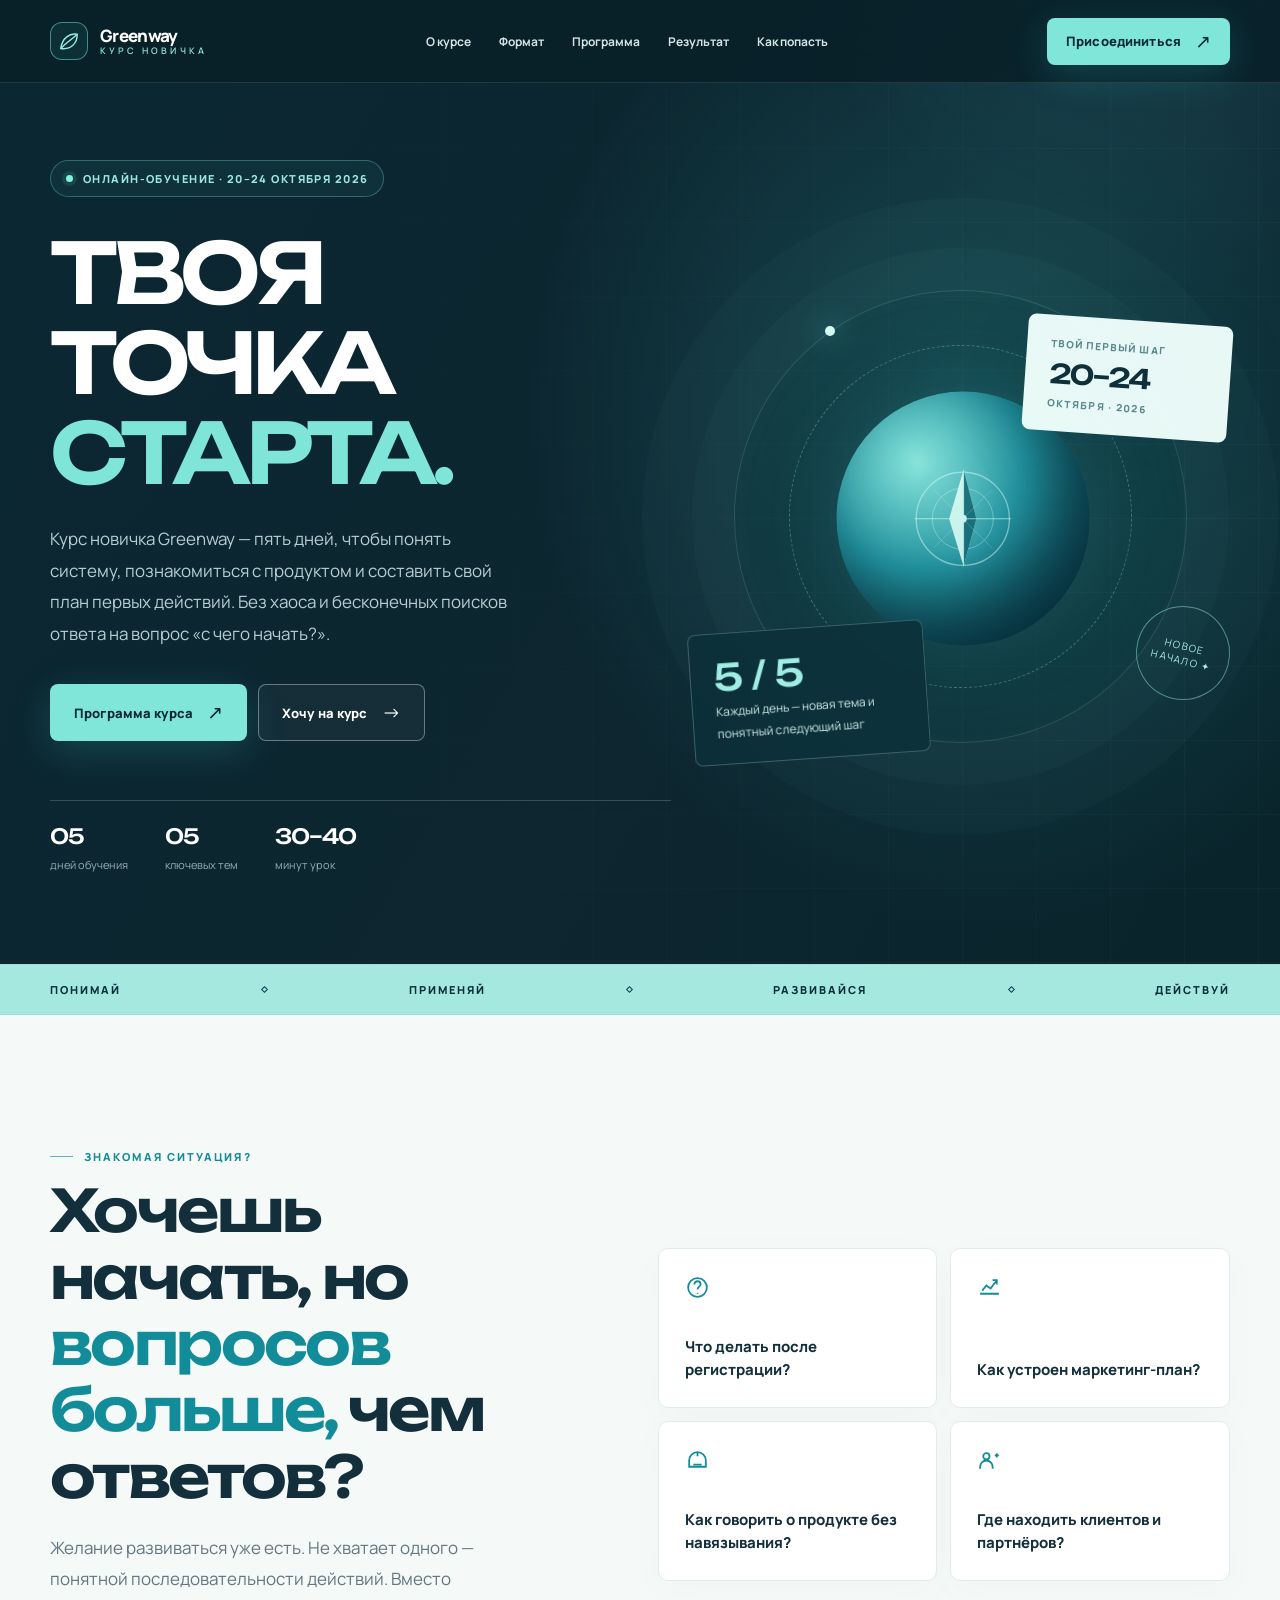
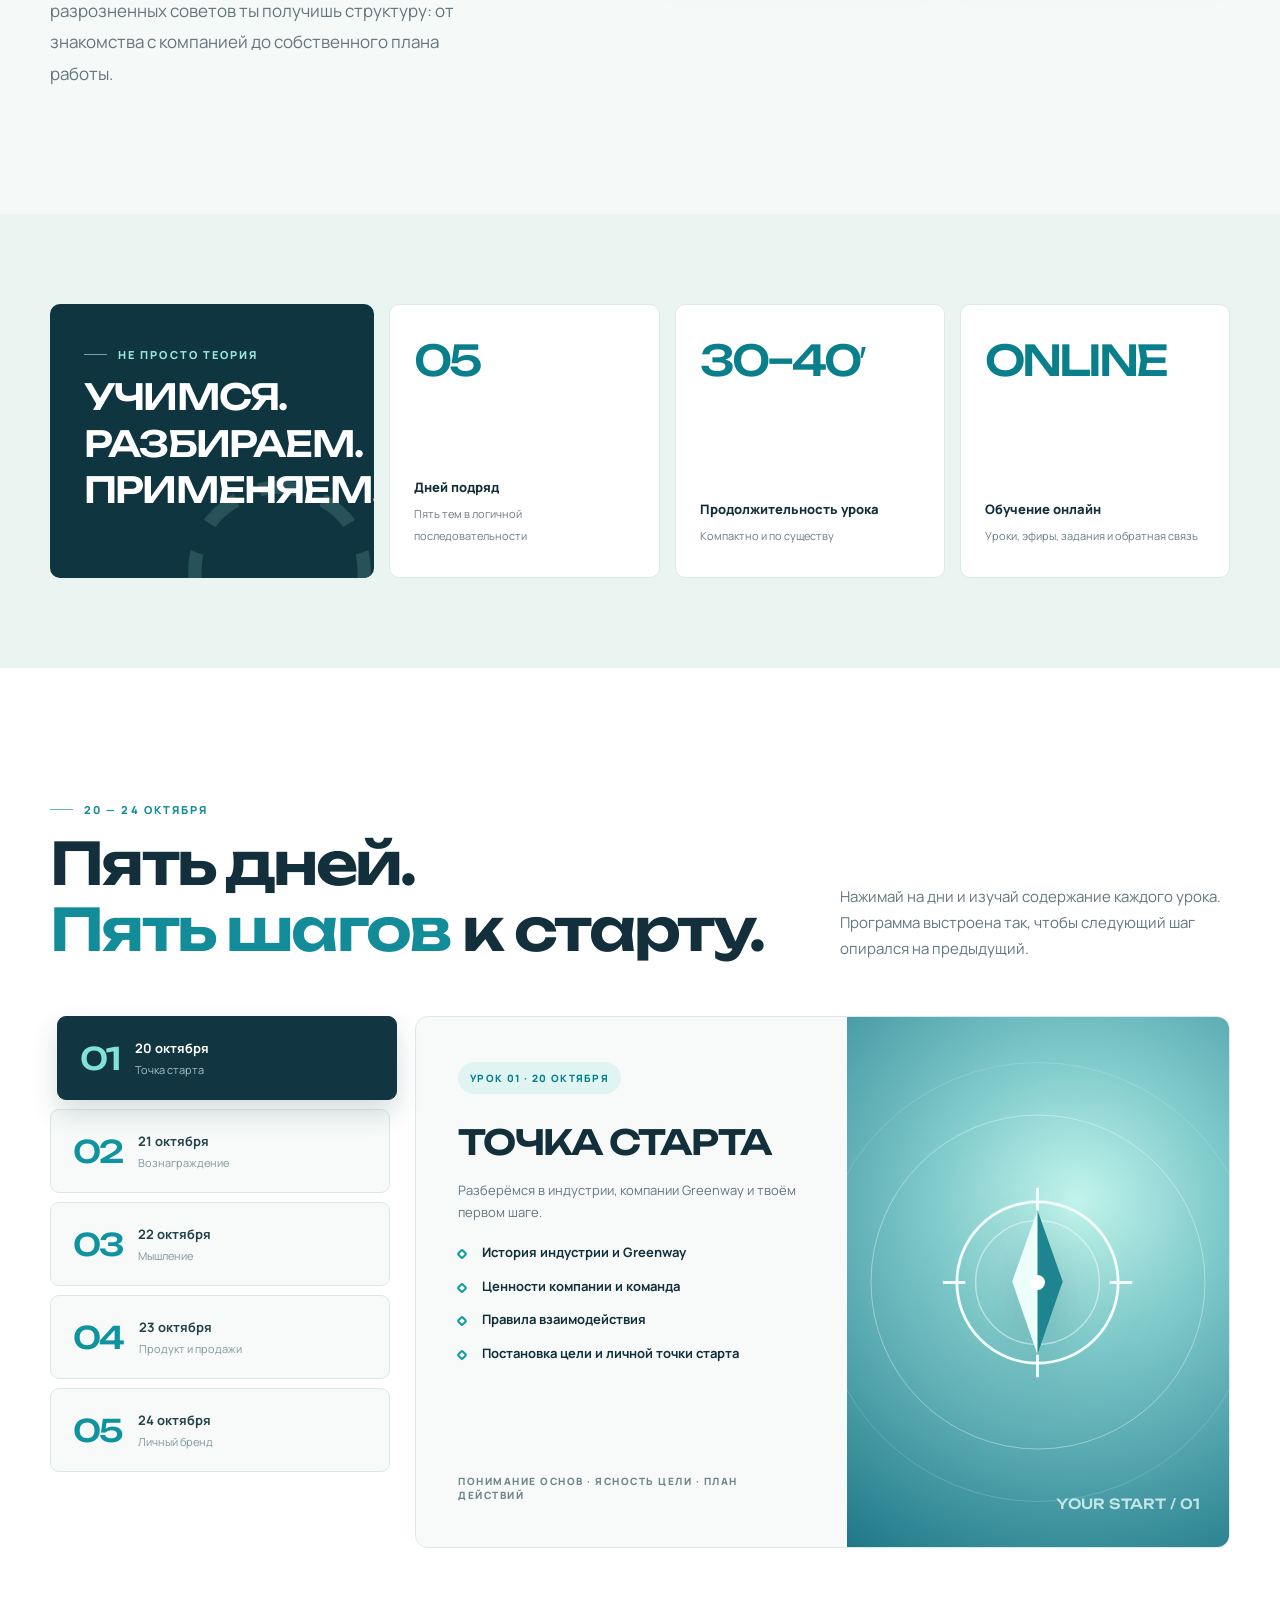
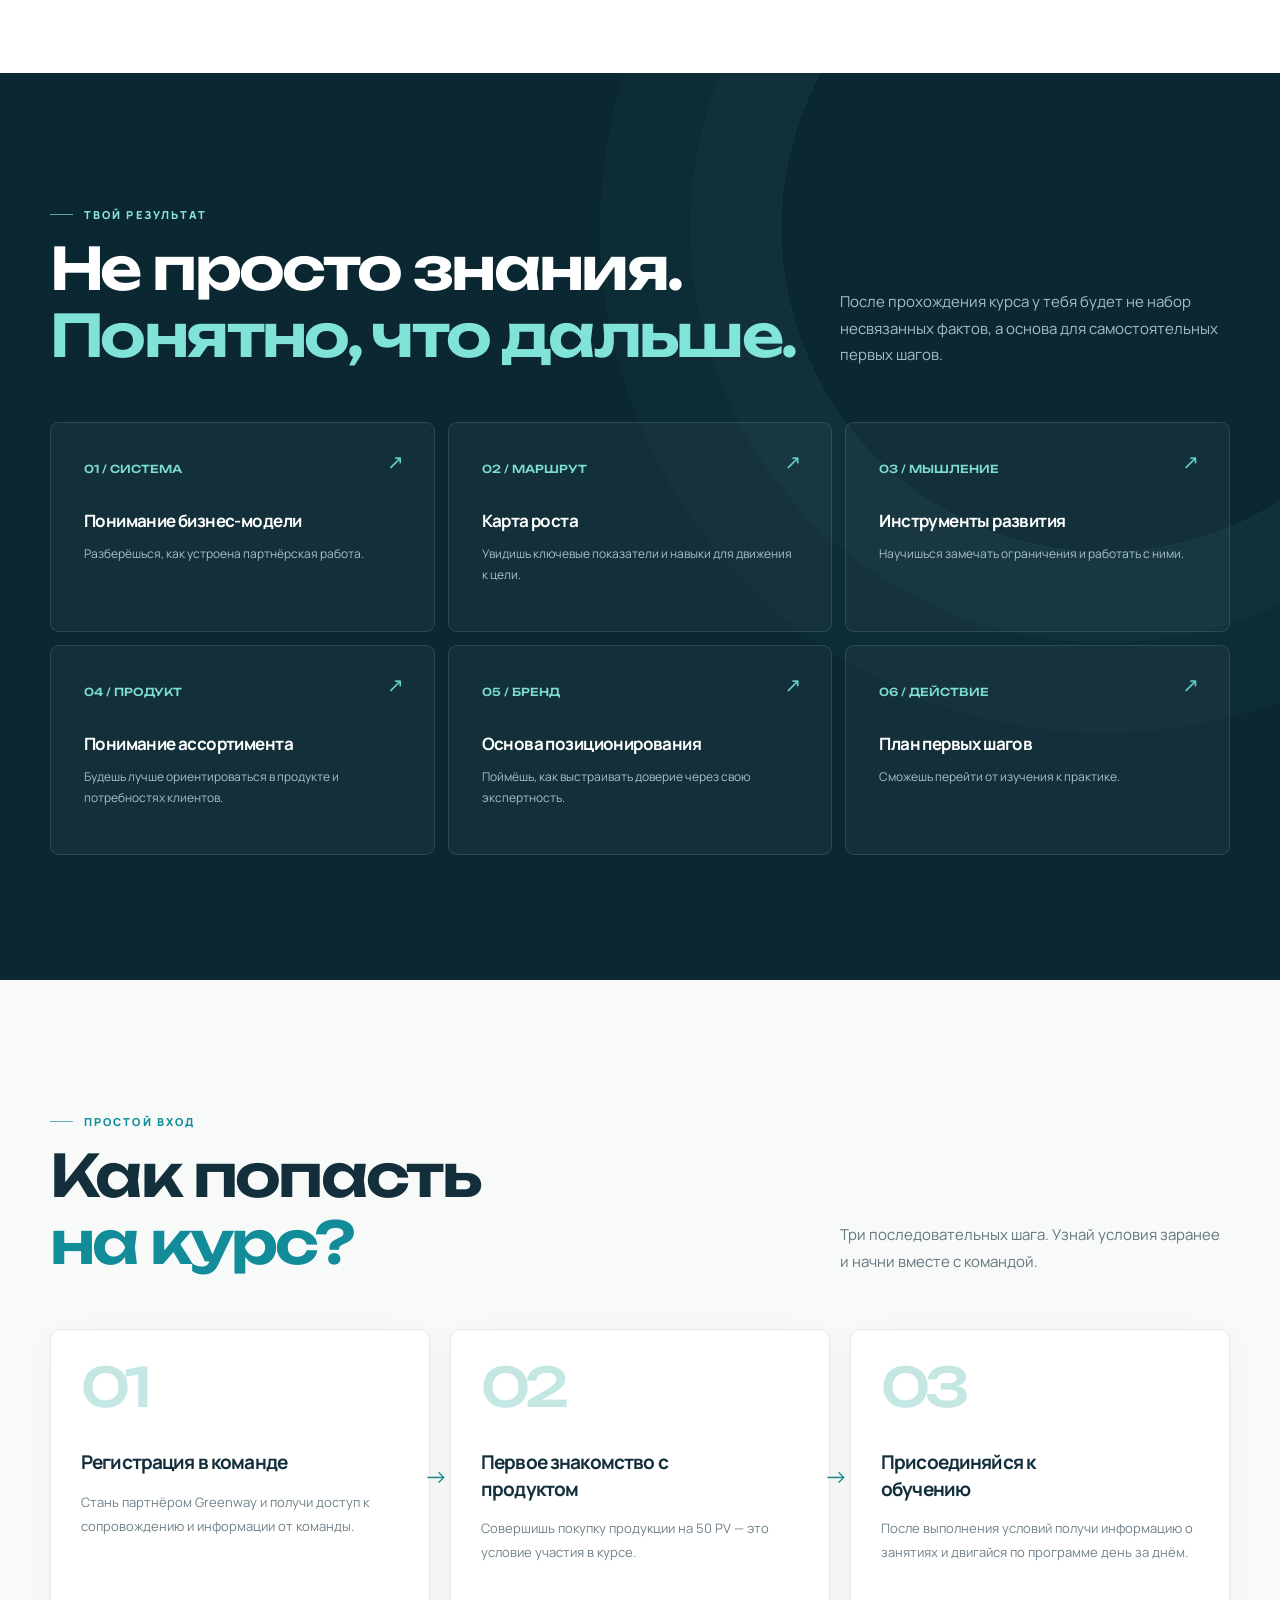
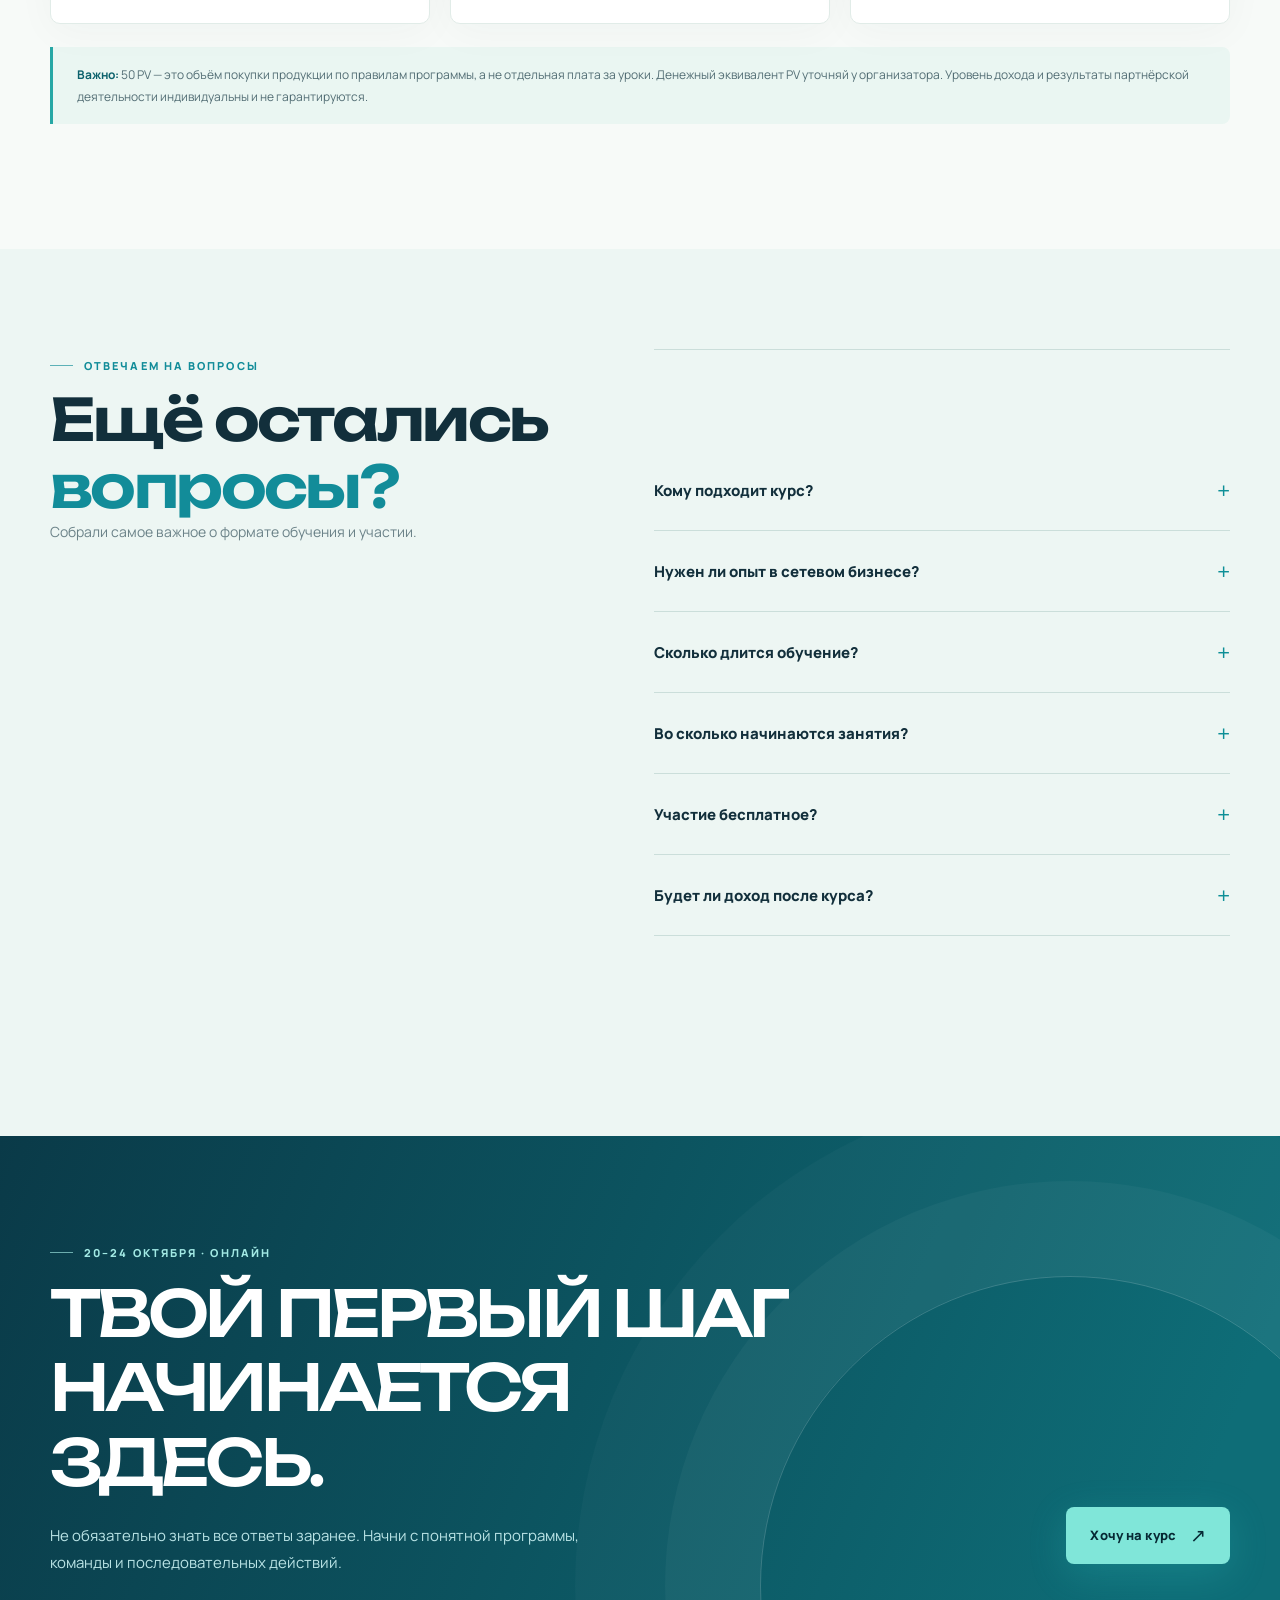
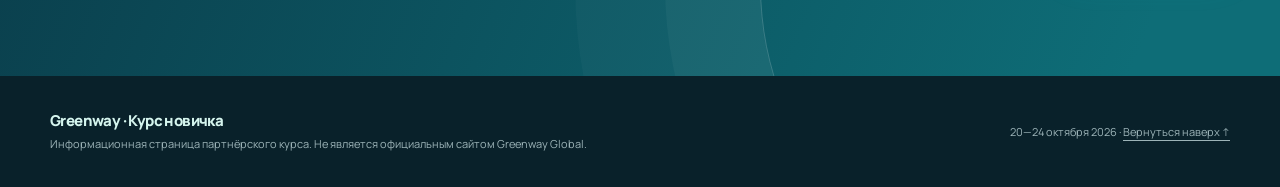
==== newcomer-course-2026/index.html @ 353215e1 "feat: add Greenway newcomer course presentation landing page" ====
<!doctype html>
<html lang="ru">
<head>
  <meta charset="UTF-8">
  <meta name="viewport" content="width=device-width, initial-scale=1, viewport-fit=cover">
  <meta name="theme-color" content="#0c2530">
  <meta name="description" content="Курс новичка Greenway: 5 дней онлайн-обучения с 20 по 24 октября 2026 года. Бизнес-модель, маркетинг-план, мышление, продукт и личный бренд.">
  <meta property="og:title" content="Курс новичка Greenway — 20–24 октября">
  <meta property="og:description" content="Пять дней. Пять ключевых тем. Понятная система старта.">
  <meta property="og:type" content="website">
  <meta property="og:locale" content="ru_RU">
  <title>Курс новичка Greenway — 20–24 октября 2026</title>
  <link rel="preconnect" href="https://fonts.googleapis.com">
  <link rel="preconnect" href="https://fonts.gstatic.com" crossorigin>
  <link href="https://fonts.googleapis.com/css2?family=Manrope:wght@400;500;600;700;800&family=Unbounded:wght@400;500;600;700;800&display=swap" rel="stylesheet">
  <link rel="icon" href="data:image/svg+xml,%3Csvg xmlns='http://www.w3.org/2000/svg' viewBox='0 0 64 64'%3E%3Crect width='64' height='64' rx='18' fill='%230c2530'/%3E%3Cpath d='M19 43c2-18 15-26 28-24-1 16-10 26-28 24Zm2-1c8-5 15-11 24-21' fill='none' stroke='%2364d7d1' stroke-width='4' stroke-linecap='round'/%3E%3C/svg%3E">
  <style>
  :root { --dark:#0c2530; --navy:#102e39; --teal:#128c99; --turquoise:#64d7d1; --pale:#e9f7f5; --cream:#f7f9f6; --paper:#fff; --text:#122f3b; --muted:#647680; --line:#d9e8e7; --shadow:0 20px 70px rgba(8,44,52,.095); }
  *, *::before, *::after {box-sizing:border-box}
  html{scroll-behavior:smooth;scroll-padding-top:96px}
  body{margin:0; color:var(--text);background:var(--cream);font-family:Manrope,system-ui,-apple-system,sans-serif;-webkit-font-smoothing:antialiased}
  button,input{font:inherit}
  button{cursor:pointer}
  a{color:inherit;text-decoration:none}
  :focus-visible{outline:3px solid #2fc5ca;outline-offset:4px}
  ::selection{background:#75ddd7;color:#0c2530}
  .container{width:min(1180px,calc(100% - 48px));margin-inline:auto}
  .eyebrow{font-size:11px;letter-spacing:.19em;text-transform:uppercase;font-weight:800;display:inline-flex;align-items:center;gap:11px}
  .eyebrow::before{content:"";width:23px;height:1px;background:currentColor;opacity:.65}
  .section{padding:125px 0}
  .section-head{display:flex;gap:30px;align-items:end;justify-content:space-between;margin-bottom:54px}
  .section-head p{max-width:390px;color:var(--muted);line-height:1.75;font-size:15px;margin:0}
  h1,h2,h3,p{margin-top:0}
  h1,h2,h3{letter-spacing:-.045em}
  .display,.section-title,.numeric{font-family:Unbounded,Manrope,sans-serif}
  .section-title{font-size:clamp(34px,4.55vw,62px);line-height:1.14;font-weight:600;margin:13px 0 0;max-width:760px}
  .accent{color:var(--teal)}
  .button{display:inline-flex;align-items:center;justify-content:center;gap:14px;padding:18px 23px;border-radius:8px;border:1px solid transparent;font-size:13px;font-weight:800;letter-spacing:.01em;transition:transform .25s,background .25s,border-color .25s,box-shadow .25s;text-align:center}
  .button:hover{transform:translateY(-3px)}
  .button:active{transform:translateY(0)}
  .button-primary{color:#062934;background:#80e6d9;box-shadow:0 10px 38px rgba(57,209,203,.2)}
  .button-primary:hover{background:#b8faf0;box-shadow:0 14px 40px rgba(57,209,203,.28)}
  .button-light{background:#fff;color:#0b2932}
  .button-outline{color:#fff;border-color:rgba(255,255,255,.36);background:rgba(255,255,255,.035)}
  .button-outline:hover{border-color:#9ae8df;background:rgba(255,255,255,.1)}
  .arrow{font-size:19px;font-weight:400;line-height:1}
  .site-header{position:fixed;z-index:80;top:0;left:0;right:0;background:rgba(9,31,40,.87);backdrop-filter:blur(18px);-webkit-backdrop-filter:blur(18px);border-bottom:1px solid rgba(255,255,255,.11);transition:background .3s}
  .nav{height:82px;display:flex;align-items:center;gap:30px;justify-content:space-between}
  .brand{display:inline-flex;align-items:center;gap:12px;color:#fff;flex-shrink:0}
  .brand-mark{width:38px;height:38px;display:grid;place-items:center;border:1px solid rgba(121,229,215,.5);border-radius:12px;background:rgba(58,196,192,.1)}
  .brand-copy{display:flex;flex-direction:column;gap:2px;font-weight:800;font-size:17px;letter-spacing:-.04em;line-height:1}
  .brand-copy small{font-size:9px;font-weight:600;letter-spacing:.34em;color:#8de2d9}
  .nav-links{display:flex;align-items:center;gap:28px;color:#d4e4e5;font-size:12px;font-weight:700}
  .nav-links a:hover{color:#80e6d9}
  .nav-cta{padding:13px 18px;white-space:nowrap}
  .menu-toggle{display:none;color:#fff;background:transparent;border:1px solid rgba(255,255,255,.24);border-radius:8px;width:42px;height:42px;font-size:20px}
  .progress{height:2px;background:#67dcd3;width:0%;position:absolute;bottom:-1px;left:0;transition:width .1s linear}
  .hero{background:var(--dark);color:white;min-height:760px;padding:160px 0 92px;position:relative;overflow:hidden;isolation:isolate}
  .hero::before{content:"";position:absolute;inset:0;background:radial-gradient(ellipse 47% 70% at 77% 43%,rgba(46,164,166,.28),transparent 76%),radial-gradient(ellipse 42% 60% at 92% -14%,rgba(63,121,150,.28),transparent 72%),linear-gradient(120deg,#0b2731 8%,#0d2630 57%,#09242b 100%);z-index:-2}
  .hero::after{content:"";position:absolute;inset:0;background-image:linear-gradient(rgba(255,255,255,.027) 1px,transparent 1px),linear-gradient(90deg,rgba(255,255,255,.027) 1px,transparent 1px);background-size:74px 74px;mask-image:linear-gradient(90deg,transparent 12%,black);z-index:-1}
  .hero-layout{display:grid;grid-template-columns:1.07fr .93fr;gap:20px;align-items:center}
  .hero-tag{display:inline-flex;gap:10px;align-items:center;border:1px solid rgba(121,227,217,.32);border-radius:99px;background:rgba(51,152,156,.09);padding:10px 15px;color:#9ce7df;font-size:11px;font-weight:800;letter-spacing:.13em;text-transform:uppercase}
  .live-dot{display:inline-block;width:7px;height:7px;background:#82f4d9;border-radius:50%;box-shadow:0 0 0 4px rgba(130,244,217,.1)}
  .hero h1{font-size:clamp(48px,6.55vw,93px);line-height:1.075;font-weight:600;letter-spacing:-.065em;margin:31px 0 25px}
  .hero h1 em{font-style:normal;color:#7fe5d8}
  .hero-description{max-width:470px;font-size:17px;line-height:1.85;color:#b7cdd1;margin-bottom:35px}
  .hero-buttons{display:flex;align-items:center;flex-wrap:wrap;gap:11px}
  .hero-footer{display:flex;gap:37px;margin-top:59px;padding-top:22px;border-top:1px solid rgba(255,255,255,.18)}
  .hero-footer strong{font-family:Unbounded,sans-serif;display:block;font-weight:500;font-size:21px;letter-spacing:-.045em}
  .hero-footer span{display:block;color:#90aeb7;margin-top:8px;font-size:11px}
  .hero-art{position:relative;width:100%;aspect-ratio:1/1.1;max-height:610px;display:grid;place-items:center}
  .orbital{width:84%;aspect-ratio:1;border-radius:50%;position:absolute;border:1px solid rgba(155,231,223,.19);box-shadow:0 0 0 42px rgba(162,249,232,.021),0 0 0 92px rgba(162,249,232,.02),0 0 110px rgba(73,213,205,.08) inset;transform:rotate(-18deg)}
  .orbital:before,.orbital:after{content:"";position:absolute;border-radius:50%;border:1px dashed rgba(161,234,228,.32);inset:12%}
  .orbital:after{inset:26%;border-style:solid;border-color:rgba(160,235,229,.13)}
  .planet{position:absolute;width:47%;aspect-ratio:1;border-radius:50%;background:radial-gradient(circle at 32% 28%,#87e4db,#2294a0 42%,#0a3c4a 82%);box-shadow:0 0 100px rgba(71,220,219,.18),inset -26px -35px 60px rgba(6,39,50,.55);display:grid;place-items:center;transform:translate(1%,1%)}
  .planet svg{width:57%;opacity:.86;filter:drop-shadow(0 4px 16px rgba(255,255,255,.15))}
  .orbit-small{position:absolute;width:10px;height:10px;background:#d5fbf1;border-radius:50%;top:18%;left:25%;box-shadow:0 0 28px #5cddd1}
  .orbit-date{position:absolute;right:0;top:17%;width:205px;padding:21px 24px;background:rgba(240,255,252,.965);color:#0d303a;box-shadow:var(--shadow);border-radius:8px;transform:rotate(4deg);z-index:2}
  .orbit-date small{display:block;color:#5b898e;text-transform:uppercase;letter-spacing:.13em;font-size:10px;font-weight:800}
  .orbit-date strong{font:600 27px/1.2 Unbounded,sans-serif;letter-spacing:-.07em;display:block;margin:7px 0}
  .orbit-note{position:absolute;bottom:9%;left:0;border:1px solid rgba(203,252,244,.24);border-radius:8px;padding:21px 23px;width:236px;background:rgba(10,47,57,.82);backdrop-filter:blur(20px);transform:rotate(-4deg);z-index:2}
  .orbit-note strong{display:block;font:500 37px/1.2 Unbounded,sans-serif;color:#a0ede3}
  .orbit-note span{font-size:12px;line-height:1.5;color:#cfebe7}
  .orbit-seal{position:absolute;bottom:19%;right:0;width:94px;height:94px;border:1px solid rgba(164,246,236,.45);border-radius:50%;display:grid;place-items:center;color:#a9ece3;font-size:10px;letter-spacing:.15em;text-align:center;transform:rotate(15deg);text-transform:uppercase}
  .marquee{background:#a4e8e0;color:#0c303a;padding:17px 0;overflow:hidden;border-block:1px solid rgba(0,0,0,.04)}
  .marquee-track{display:flex;gap:42px;align-items:center;justify-content:space-between;white-space:nowrap;font-size:11px;font-weight:800;text-transform:uppercase;letter-spacing:.18em}
  .marquee i{width:5px;height:5px;border:1px solid #0d4350;transform:rotate(45deg);flex-shrink:0}
  .about{background:#f5f9f7;position:relative}
  .about-layout{display:grid;grid-template-columns:.95fr 1.05fr;gap:90px;align-items:center}
  .about-description{font-size:17px;color:var(--muted);line-height:1.85;max-width:450px;margin:23px 0 0}
  .questions{display:grid;grid-template-columns:1fr 1fr;gap:13px}
  .question{background:#fff;border:1px solid #e2edeb;padding:26px;border-radius:10px;min-height:160px;display:flex;flex-direction:column;justify-content:space-between;box-shadow:0 9px 40px rgba(17,56,64,.025);transition:transform .3s,box-shadow .3s}
  .question:hover{transform:translateY(-5px);box-shadow:var(--shadow)}
  .question svg{width:25px;height:25px;color:var(--teal)}
  .question p{font-size:15px;font-weight:750;line-height:1.55;margin:21px 0 0}
  .format{background:#eaf5f2;padding:90px 0}
  .format-wrap{display:grid;grid-template-columns:1.2fr repeat(3,1fr);gap:15px}
  .format-intro{background:#0e3540;color:white;border-radius:10px;padding:34px;position:relative;overflow:hidden}
  .format-intro:after{content:"◌";position:absolute;right:-10px;bottom:-85px;font-size:240px;line-height:1;color:#28525a}
  .format-intro h2{position:relative;font:550 clamp(26px,2.8vw,38px)/1.3 Unbounded,sans-serif;letter-spacing:-.05em;max-width:300px;margin-top:12px;z-index:1}
  .format-item{background:#fff;border-radius:10px;padding:32px 24px;display:flex;flex-direction:column;justify-content:space-between;min-height:235px;border:1px solid #dbeae6}
  .format-item .big{font:500 clamp(26px,3.3vw,44px)/1.1 Unbounded,sans-serif;color:#087f8b;letter-spacing:-.07em}
  .format-item p{font-weight:800;font-size:13px;margin:0 0 5px}
  .format-item small{font-size:11px;color:#6a7d83;line-height:1.6}
  .program{background:#fff}
  .program-outer{display:grid;grid-template-columns:340px 1fr;gap:25px;align-items:stretch}
  .program-tabs{display:flex;flex-direction:column;gap:9px}
  .program-tab{width:100%;text-align:left;padding:22px 22px;border:1px solid #dae9e7;background:#f7faf9;border-radius:9px;display:flex;align-items:center;gap:17px;color:#24424a;transition:background .2s,border-color .2s,transform .2s}
  .program-tab:hover{transform:translateX(3px);border-color:#8ececc}
  .program-tab[aria-selected="true"]{background:#113641;color:#fff;border-color:#113641;transform:translateX(7px);box-shadow:0 13px 27px rgba(9,47,56,.16)}
  .program-tab .tab-num{font:500 31px/1 Unbounded,sans-serif;letter-spacing:-.08em;color:#1093a0}
  .program-tab[aria-selected="true"] .tab-num{color:#81e2d9}
  .program-tab .tab-copy{display:grid;gap:5px}
  .program-tab .tab-copy strong{font-size:13px}
  .program-tab .tab-copy span{font-size:11px;color:#82969c}
  .program-tab[aria-selected="true"] .tab-copy span{color:#a4c0c7}
  .program-panel{border:1px solid #dceae7;border-radius:13px;overflow:hidden;min-height:532px;display:grid;grid-template-columns:1.06fr .94fr;background:#f7faf9}
  .program-info{padding:45px 42px;display:flex;flex-direction:column}
  .program-info .badge{align-self:flex-start;font-size:10px;letter-spacing:.13em;text-transform:uppercase;color:#027f8d;background:#e0f5f2;padding:9px 12px;border-radius:99px;font-weight:800}
  .program-info h3{font:600 clamp(24px,2.7vw,36px)/1.2 Unbounded,sans-serif;margin:28px 0 15px;letter-spacing:-.05em}
  .program-info .intro{color:var(--muted);font-size:13px;line-height:1.7;margin-bottom:20px}
  .lesson-points{list-style:none;padding:0;margin:0;display:grid;gap:14px}
  .lesson-points li{padding-left:24px;position:relative;line-height:1.5;font-size:13px;font-weight:700}
  .lesson-points li:before{content:"";position:absolute;left:0;top:7px;width:8px;height:8px;border:2px solid #0f9c9e;border-radius:2px;transform:rotate(45deg)}
  .program-bottom{margin-top:auto;padding-top:28px;font-size:10px;font-weight:800;color:#6f8588;letter-spacing:.15em}
  .program-visual{background:radial-gradient(circle at 60% 35%,#c3f5ed 0%,#7fcacb 35%,#1e7788 100%);display:flex;flex-direction:column;align-items:center;justify-content:center;position:relative;overflow:hidden}
  .program-visual:before,.program-visual:after{content:"";position:absolute;border:1px solid rgba(255,255,255,.38);width:335px;height:335px;border-radius:50%;left:50%;top:50%;transform:translate(-50%,-50%)}
  .program-visual:after{width:440px;height:440px;opacity:.42}
  .program-visual svg{width:65%;height:auto;max-width:225px;position:relative;z-index:1;filter:drop-shadow(0 16px 22px rgba(9,52,58,.19))}
  .visual-label{position:absolute;bottom:35px;right:29px;color:#ecffff;font:500 14px Unbounded,sans-serif;opacity:.75;z-index:2}
  .program-visual[data-visual="2"]{background:radial-gradient(circle at 50% 30%,#c1f6e6 0%,#52bdb7 52%,#0e6a77 100%)}
  .program-visual[data-visual="3"]{background:radial-gradient(circle at 50% 30%,#a9e8f4,#3da5b9 50%,#145878)}
  .program-visual[data-visual="4"]{background:radial-gradient(circle at 50% 30%,#d6f3e6,#73bcaf 50%,#237478)}
  .program-visual[data-visual="5"]{background:radial-gradient(circle at 50% 30%,#b9e8dc,#55b8b4 53%,#1b6774)}
  .results{background:#0b2832;color:white;position:relative;overflow:hidden}
  .results:before{content:"";position:absolute;right:-150px;top:-170px;width:650px;height:650px;border:1px solid rgba(149,239,231,.08);border-radius:50%;box-shadow:0 0 0 90px rgba(149,239,231,.02),0 0 0 180px rgba(149,239,231,.018)}
  .results .section-head p{color:#a6bdc3}
  .result-grid{display:grid;grid-template-columns:repeat(3,1fr);gap:13px}
  .result-card{position:relative;padding:33px;min-height:210px;background:rgba(255,255,255,.035);border:1px solid rgba(194,245,241,.13);border-radius:9px;overflow:hidden;transition:background .3s,transform .3s}
  .result-card:hover{background:rgba(118,230,215,.075);transform:translateY(-4px)}
  .result-n{font:500 11px Unbounded,sans-serif;color:#7cddd1}
  .result-card h3{font-size:17px;line-height:1.35;margin:32px 0 10px;letter-spacing:-.035em}
  .result-card p{font-size:12px;color:#a7c0c6;line-height:1.75;margin:0}
  .result-card:after{content:"↗";position:absolute;top:25px;right:30px;font-size:20px;font-weight:400;color:#63cfc7}
  .join{background:#f7faf8}
  .steps{display:grid;grid-template-columns:repeat(3,1fr);gap:20px;counter-reset:steps}
  .step{position:relative;background:#fff;border:1px solid #e1ece8;border-radius:10px;padding:30px;min-height:295px;box-shadow:0 8px 40px rgba(14,64,67,.035)}
  .step-number{font:500 54px/1 Unbounded,sans-serif;letter-spacing:-.09em;color:#c5e7e3}
  .step h3{font-size:19px;line-height:1.4;max-width:220px;margin:35px 0 14px}
  .step p{color:#71818a;font-size:13px;line-height:1.85;margin:0}
  .step:not(:last-child):after{content:"→";position:absolute;right:-19px;top:44%;z-index:2;color:#178b91;font-size:24px}
  .condition{margin-top:23px;background:#eaf6f2;border-left:3px solid #27a7a5;border-radius:0 8px 8px 0;padding:17px 24px;color:#526d74;font-size:12px;line-height:1.8}
  .condition strong{color:#0b616c}
  .faq{background:#edf6f3;padding-top:100px;padding-bottom:100px}
  .faq-layout{display:grid;grid-template-columns:1fr 1.1fr;gap:80px}
  .faq-intro p{color:#6b8288;line-height:1.8;font-size:14px;max-width:380px}
  .faq-list{border-top:1px solid #cbdeda}
  .faq details{border-bottom:1px solid #cbdeda;padding:0}
  .faq summary{list-style:none;cursor:pointer;font-size:15px;font-weight:800;display:flex;align-items:center;justify-content:space-between;gap:25px;padding:24px 0}
  .faq summary::-webkit-details-marker{display:none}
  .faq summary:after{content:"+";font-size:23px;color:#0d8f97;font-weight:400}
  .faq details[open] summary:after{content:"−"}
  .faq details p{color:#667e84;font-size:13px;line-height:1.8;margin:0;padding:0 35px 23px 0}
  .final{background:linear-gradient(112deg,#0a3a48,#0e6d77 90%);color:#fff;padding:100px 0;position:relative;overflow:hidden}
  .final:before{content:"";position:absolute;right:-100px;bottom:-220px;border:1px solid rgba(255,255,255,.19);border-radius:50%;width:620px;height:620px;box-shadow:0 0 0 95px rgba(255,255,255,.035),0 0 0 185px rgba(255,255,255,.025)}
  .final-inner{position:relative;display:flex;align-items:end;justify-content:space-between;gap:45px}
  .final h2{font:500 clamp(37px,5vw,67px)/1.16 Unbounded,sans-serif;letter-spacing:-.06em;max-width:800px;margin:16px 0 23px}
  .final p{color:#b9e3e5;max-width:570px;font-size:15px;line-height:1.8;margin:0}
  .final .button{flex-shrink:0;margin-bottom:12px}
  footer{background:#09212a;color:#9db4b8;padding:34px 0}
  .footer-inner{display:flex;justify-content:space-between;gap:20px;align-items:center}
  .footer-inner small{font-size:11px;line-height:1.6}
  .footer-brand{color:#d5f5ee;font-weight:800;letter-spacing:-.04em;font-size:15px}
  .footer-inner a{text-decoration:underline;text-underline-offset:4px}
  .floating-cta{display:none}
  dialog{border:0;max-width:480px;width:calc(100% - 32px);padding:0;box-shadow:0 30px 100px rgba(2,26,34,.45);border-radius:14px;color:var(--text);max-height:min(90dvh,720px);overflow-y:auto}
  dialog::backdrop{background:rgba(1,24,31,.71);backdrop-filter:blur(7px)}
  .modal-inner{padding:34px}
  .modal-head{display:flex;justify-content:space-between;align-items:start;gap:15px;margin-bottom:25px}
  .modal-head h2{font:600 27px/1.25 Unbounded,sans-serif;letter-spacing:-.055em;margin:9px 0 0}
  .modal-close{border:1px solid #dae9e7;background:white;width:37px;height:37px;flex-shrink:0;border-radius:9px;font-size:22px;color:#325461}
  .field{display:grid;gap:8px;margin-bottom:16px}
  .field label{font-weight:800;font-size:12px}
  .field input{height:49px;padding:0 14px;background:#f7fbfa;border:1px solid #cbdcda;border-radius:7px;outline:0;width:100%;color:#102b35}
  .field input:focus{border-color:#0f9898;box-shadow:0 0 0 3px rgba(40,188,187,.1)}
  .consent{display:flex;align-items:flex-start;gap:10px;font-size:11px;color:#638087;line-height:1.6;margin:15px 0 23px}
  .consent input{width:17px;height:17px;flex-shrink:0;accent-color:#148c98}
  .modal-action{width:100%;background:#0e7881;color:#fff}
  .modal-action:hover{background:#0b6871}
  .modal-note{color:#6e8187;font-size:11px;line-height:1.75;margin:16px 0 0}
  .next-step{display:none;margin-top:20px;border-radius:9px;padding:18px;background:#e9f8f5;border:1px solid #c6e9e2}
  .next-step.visible{display:block}
  .next-step strong{font-size:14px}
  .next-step p{font-size:11px;color:#5c7880;line-height:1.7;margin:10px 0 15px}
  .next-step .button{width:100%;margin-top:8px;padding:13px}
  .next-step .button:first-of-type{background:#0c7b86;color:#fff}
  .reveal{opacity:0;transform:translateY(24px);transition:opacity .65s ease,transform .65s ease}
  .reveal.in-view{opacity:1;transform:none}
  @media (max-width:1100px){
    .nav-links{gap:17px}
    .hero h1{font-size:clamp(47px,6.1vw,77px)}
    .program-outer{grid-template-columns:270px 1fr}
    .program-panel{grid-template-columns:1fr .75fr}
    .program-info{padding:32px}
    .format-wrap{grid-template-columns:repeat(3,1fr)}
    .format-intro{grid-column:1/-1;min-height:165px}
    .format-intro h2{max-width:540px}
  }
  @media (max-width:760px){
    html{scroll-padding-top:76px}
    .container{width:min(100% - 32px,580px)}
    .section{padding:78px 0}
    .nav{height:67px}
    .brand-copy{font-size:15px}
    .brand-mark{width:35px;height:35px}
    .nav-cta{display:none}
    .menu-toggle{display:inline-grid;place-items:center}
    .nav-links{display:none;position:absolute;left:0;right:0;top:66px;background:#0b2934;flex-direction:column;align-items:stretch;padding:18px 24px 25px;gap:0;border-bottom:1px solid rgba(255,255,255,.2);box-shadow:0 20px 30px rgba(0,0,0,.16)}
    .nav-links.open{display:flex}
    .nav-links a{padding:15px 0;border-bottom:1px solid rgba(255,255,255,.1);font-size:14px}
    .hero{padding:117px 0 80px;min-height:unset}
    .hero-layout{grid-template-columns:1fr;gap:30px}
    .hero h1{font-size:clamp(46px,10.6vw,70px);margin:25px 0 20px}
    .hero-description{font-size:14px;line-height:1.8}
    .hero-buttons{display:grid;grid-template-columns:1fr 1fr;gap:10px}
    .hero-buttons .button{font-size:11px;padding:16px 9px;gap:6px}
    .hero-footer{margin-top:40px;gap:22px}
    .hero-footer strong{font-size:17px}
    .hero-footer span{font-size:10px}
    .hero-art{max-width:440px;aspect-ratio:1/.83;margin:auto}
    .orbital{width:70%}
    .planet{width:41%}
    .orbit-date{right:1%;top:10%;width:150px;padding:13px 15px}
    .orbit-date strong{font-size:18px}
    .orbit-date small{font-size:8px}
    .orbit-note{left:0;bottom:4%;width:185px;padding:15px}
    .orbit-note strong{font-size:26px}
    .orbit-note span{font-size:10px}
    .orbit-seal{width:70px;height:70px;bottom:10%;font-size:8px}
    .marquee{padding:14px 0}
    .marquee-track{font-size:10px;gap:20px;justify-content:center}
    .marquee-track span:nth-of-type(4),.marquee-track i:nth-of-type(4){display:none}
    .section-head{display:block;margin-bottom:34px}
    .section-head p{margin-top:21px;font-size:13px}
    .section-title{font-size:clamp(31px,8.1vw,48px)}
    .about-layout{grid-template-columns:1fr;gap:30px}
    .about-description{font-size:14px}
    .questions{gap:10px}
    .question{padding:18px;min-height:145px}
    .question p{font-size:12px}
    .format{padding:65px 0}
    .format-wrap{grid-template-columns:repeat(2,1fr);gap:10px}
    .format-intro{grid-column:1/-1;min-height:155px;padding:24px}
    .format-intro h2{font-size:28px}
    .format-item{padding:21px;min-height:170px}
    .format-item .big{font-size:30px}
    .format-item:last-child{grid-column:1/-1;min-height:120px}
    .format-item:last-child .big{font-size:27px}
    .program-outer{display:block}
    .program-tabs{display:flex;flex-direction:row;overflow-x:auto;gap:7px;margin:0 -16px 15px;padding:0 16px 10px;scroll-snap-type:x proximity;scrollbar-width:none}
    .program-tabs::-webkit-scrollbar{display:none}
    .program-tab{min-width:119px;display:block;text-align:center;padding:14px 8px;scroll-snap-align:start}
    .program-tab:hover,.program-tab[aria-selected="true"]{transform:none}
    .program-tab .tab-num{font-size:23px}
    .program-tab .tab-copy{margin-top:6px}
    .program-tab .tab-copy strong{font-size:11px}
    .program-tab .tab-copy span{font-size:9px}
    .program-panel{display:flex;flex-direction:column-reverse;min-height:unset}
    .program-visual{height:195px;flex-shrink:0}
    .program-visual svg{max-width:125px}
    .program-info{padding:25px 23px 28px}
    .program-info h3{font-size:25px;margin:22px 0 13px}
    .program-info .intro{font-size:12px}
    .lesson-points{gap:10px}
    .lesson-points li{font-size:12px}
    .program-bottom{padding-top:22px}
    .result-grid{grid-template-columns:repeat(2,1fr);gap:9px}
    .result-card{padding:22px 17px;min-height:194px}
    .result-card h3{font-size:13px;margin:34px 0 10px}
    .result-card p{font-size:10px}
    .result-card:after{top:17px;right:18px}
    .steps{grid-template-columns:1fr;gap:12px}
    .step{min-height:205px;padding:22px 25px}
    .step h3{margin:20px 0 8px;max-width:none;font-size:18px}
    .step-number{font-size:40px}
    .step:not(:last-child):after{content:"↓";right:25px;top:auto;bottom:-18px}
    .condition{padding:16px}
    .faq{padding:75px 0}
    .faq-layout{display:block}
    .faq-intro p{margin-top:20px}
    .faq-list{margin-top:30px}
    .faq summary{font-size:13px;padding:21px 0}
    .final{padding:79px 0 95px}
    .final-inner{display:block}
    .final h2{font-size:clamp(37px,9vw,52px)}
    .final p{font-size:13px}
    .final .button{margin-top:28px}
    .footer-inner{align-items:start;flex-direction:column}
    .floating-cta{display:flex;align-items:center;justify-content:center;position:fixed;z-index:65;bottom:0;left:0;right:0;padding:11px max(16px,env(safe-area-inset-left)) calc(11px + env(safe-area-inset-bottom));background:linear-gradient(to top,rgba(5,35,44,.96),rgba(5,35,44,.87));backdrop-filter:blur(12px);border-top:1px solid rgba(255,255,255,.13);transition:transform .3s}
    .floating-cta.hidden{transform:translateY(130%)}
    .floating-cta .button{width:100%;max-width:560px;padding:14px}
    footer{padding-bottom:100px}
    .modal-inner{padding:25px 22px}
    .modal-head h2{font-size:23px}
  }
  @media (max-width:370px){
    .hero h1{font-size:41px}
    .hero-footer{gap:15px}
    .hero-footer strong{font-size:15px}
    .program-tab{min-width:110px}
  }
  @media (prefers-reduced-motion:reduce){
    html{scroll-behavior:auto}
    *,*:before,*:after{animation-duration:.01ms!important;transition-duration:.01ms!important}
    .reveal{opacity:1;transform:none}
  }
  </style>
</head>
<body>
  <header class="site-header" id="top">
    <nav class="nav container" aria-label="Основная навигация">
      <a href="#top" class="brand" aria-label="Курс новичка Greenway — наверх">
        <span class="brand-mark" aria-hidden="true"><svg width="24" height="24" viewBox="0 0 32 32" fill="none"><path d="M5 26C7 12 17 5 27 7c0 12-8 21-22 19Z" stroke="#9eede0" stroke-width="1.8"/><path d="M6 25c6-6 12-10 20-17" stroke="#9eede0" stroke-width="1.8" stroke-linecap="round"/></svg></span>
        <span class="brand-copy">Greenway <small>КУРС НОВИЧКА</small></span>
      </a>
      <div class="nav-links" id="navLinks">
        <a href="#about">О курсе</a><a href="#format">Формат</a><a href="#program">Программа</a><a href="#result">Результат</a><a href="#join">Как попасть</a>
      </div>
      <button class="button button-primary nav-cta open-form" type="button">Присоединиться <span class="arrow" aria-hidden="true">↗</span></button>
      <button class="menu-toggle" type="button" id="menuToggle" aria-label="Открыть меню" aria-expanded="false" aria-controls="navLinks">☰</button>
    </nav>
    <div class="progress" id="scrollProgress" aria-hidden="true"></div>
  </header>
  <main>
    <section class="hero" aria-labelledby="heroTitle">
      <div class="container hero-layout">
        <div>
          <div class="hero-tag"><span class="live-dot"></span> Онлайн-обучение · 20–24 октября 2026</div>
          <h1 id="heroTitle" class="display">ТВОЯ<br>ТОЧКА<br><em>СТАРТА.</em></h1>
          <p class="hero-description">Курс новичка Greenway — пять дней, чтобы понять систему, познакомиться с продуктом и составить свой план первых действий. Без хаоса и бесконечных поисков ответа на вопрос «с чего начать?».</p>
          <div class="hero-buttons">
            <a class="button button-primary" href="#program">Программа курса <span class="arrow" aria-hidden="true">↗</span></a>
            <button class="button button-outline open-form" type="button">Хочу на курс <span class="arrow" aria-hidden="true">→</span></button>
          </div>
          <div class="hero-footer" aria-label="Ключевые характеристики курса">
            <div><strong>05</strong><span>дней обучения</span></div>
            <div><strong>05</strong><span>ключевых тем</span></div>
            <div><strong>30–40</strong><span>минут урок</span></div>
          </div>
        </div>
        <div class="hero-art" aria-hidden="true">
          <div class="orbital"></div><span class="orbit-small"></span>
          <div class="planet"><svg viewBox="0 0 180 180" fill="none"><circle cx="90" cy="90" r="58" stroke="#dffefa" stroke-width="1.7" opacity=".55"/><circle cx="90" cy="90" r="38" stroke="#dffefa" stroke-width="1" opacity=".5"/><path d="M91 29 107 90 91 149 73 90 91 29Z" fill="#e0fff6"/><path d="m91 29 16 61-16 59V29Z" fill="#146875"/><path d="M30 90h120M91 29v120" stroke="#dbfff7" stroke-width="1.3" opacity=".7"/><circle cx="90" cy="90" r="5" fill="#dffefa"/><path d="M54 54 126 126M126 54 54 126" stroke="#dcfff7" opacity=".28"/></svg></div>
          <div class="orbit-date"><small>Твой первый шаг</small><strong>20–24</strong><small>октября · 2026</small></div>
          <div class="orbit-note"><strong>5 / 5</strong><span>Каждый день — новая тема и понятный следующий шаг</span></div>
          <div class="orbit-seal">Новое<br>начало ✦</div>
        </div>
      </div>
    </section>
    <div class="marquee" aria-hidden="true"><div class="container marquee-track"><span>Понимай</span><i></i><span>Применяй</span><i></i><span>Развивайся</span><i></i><span>Действуй</span></div></div>
    <section class="section about" id="about">
      <div class="container about-layout">
        <div class="reveal">
          <div class="eyebrow accent">Знакомая ситуация?</div>
          <h2 class="section-title">Хочешь начать, но <span class="accent">вопросов больше,</span> чем ответов?</h2>
          <p class="about-description">Желание развиваться уже есть. Не хватает одного — понятной последовательности действий. Вместо разрозненных советов ты получишь структуру: от знакомства с компанией до собственного плана работы.</p>
        </div>
        <div class="questions reveal">
          <article class="question"><svg viewBox="0 0 24 24" fill="none" stroke="currentColor" stroke-width="1.7"><circle cx="12" cy="12" r="9"/><path d="M9 9a3 3 0 016 0c0 2-3 2-3 5m0 3v1"/></svg><p>Что делать после регистрации?</p></article>
          <article class="question"><svg viewBox="0 0 24 24" fill="none" stroke="currentColor" stroke-width="1.7"><path d="M3 18h18M5 15l4-5 4 3 6-8"/><path d="M15 5h4v4"/></svg><p>Как устроен маркетинг-план?</p></article>
          <article class="question"><svg viewBox="0 0 24 24" fill="none" stroke="currentColor" stroke-width="1.7"><path d="M4 12a8 8 0 1116 0v6H4z"/><path d="M8 16h8M12 4v4"/></svg><p>Как говорить о продукте без навязывания?</p></article>
          <article class="question"><svg viewBox="0 0 24 24" fill="none" stroke="currentColor" stroke-width="1.7"><circle cx="9" cy="8" r="3"/><path d="M3 20v-2a6 6 0 0112 0v2M17 7h4M19 5v4"/></svg><p>Где находить клиентов и партнёров?</p></article>
        </div>
      </div>
    </section>
    <section class="format" id="format">
      <div class="container format-wrap reveal">
        <div class="format-intro"><div class="eyebrow" style="color:#9be7de">Не просто теория</div><h2>УЧИМСЯ.<br>РАЗБИРАЕМ.<br>ПРИМЕНЯЕМ.</h2></div>
        <div class="format-item"><div class="big">05</div><div><p>Дней подряд</p><small>Пять тем в логичной последовательности</small></div></div>
        <div class="format-item"><div class="big">30–40′</div><div><p>Продолжительность урока</p><small>Компактно и по существу</small></div></div>
        <div class="format-item"><div class="big">ONLINE</div><div><p>Обучение онлайн</p><small>Уроки, эфиры, задания и обратная связь</small></div></div>
      </div>
    </section>
    <section class="section program" id="program">
      <div class="container">
        <div class="section-head reveal"><div><div class="eyebrow accent">20 — 24 октября</div><h2 class="section-title">Пять дней.<br><span class="accent">Пять шагов</span> к старту.</h2></div><p>Нажимай на дни и изучай содержание каждого урока. Программа выстроена так, чтобы следующий шаг опирался на предыдущий.</p></div>
        <div class="program-outer reveal">
          <div class="program-tabs" role="tablist" aria-label="Дни курса" id="lessonTabs">
            <button class="program-tab" type="button" id="tab-1" role="tab" aria-controls="lessonPanel" aria-selected="true" tabindex="0" data-day="1"><span class="tab-num">01</span><span class="tab-copy"><strong>20 октября</strong><span>Точка старта</span></span></button>
            <button class="program-tab" type="button" id="tab-2" role="tab" aria-controls="lessonPanel" aria-selected="false" tabindex="-1" data-day="2"><span class="tab-num">02</span><span class="tab-copy"><strong>21 октября</strong><span>Вознаграждение</span></span></button>
            <button class="program-tab" type="button" id="tab-3" role="tab" aria-controls="lessonPanel" aria-selected="false" tabindex="-1" data-day="3"><span class="tab-num">03</span><span class="tab-copy"><strong>22 октября</strong><span>Мышление</span></span></button>
            <button class="program-tab" type="button" id="tab-4" role="tab" aria-controls="lessonPanel" aria-selected="false" tabindex="-1" data-day="4"><span class="tab-num">04</span><span class="tab-copy"><strong>23 октября</strong><span>Продукт и продажи</span></span></button>
            <button class="program-tab" type="button" id="tab-5" role="tab" aria-controls="lessonPanel" aria-selected="false" tabindex="-1" data-day="5"><span class="tab-num">05</span><span class="tab-copy"><strong>24 октября</strong><span>Личный бренд</span></span></button>
          </div>
          <div class="program-panel" id="lessonPanel" role="tabpanel" aria-labelledby="tab-1" tabindex="0" aria-live="polite">
            <div class="program-info">
              <div class="badge" id="lessonBadge">Урок 01 · 20 октября</div>
              <h3 id="lessonTitle">ТОЧКА СТАРТА</h3>
              <p class="intro" id="lessonIntro">Разберёмся в индустрии, компании Greenway и твоём первом шаге.</p>
              <ul class="lesson-points" id="lessonPoints"><li>История индустрии и Greenway</li><li>Ценности компании и команда</li><li>Правила взаимодействия</li><li>Постановка цели и личной точки старта</li></ul>
              <div class="program-bottom" id="lessonBottom">ПОНИМАНИЕ ОСНОВ · ЯСНОСТЬ ЦЕЛИ · ПЛАН ДЕЙСТВИЙ</div>
            </div>
            <div class="program-visual" data-visual="1" id="lessonVisual" aria-hidden="true">
              <svg id="lessonGraphic" viewBox="0 0 240 240" fill="none"><circle cx="120" cy="120" r="86" stroke="#f4fffa" stroke-width="3"/><circle cx="120" cy="120" r="66" stroke="#f4fffa" stroke-opacity=".5" stroke-width="1.5"/><path d="m120 43 27 76-27 78-27-78 27-76Z" fill="#ecfffb"/><path d="m120 43 27 76-27 78V43Z" fill="#1d8490"/><circle cx="120" cy="120" r="8" fill="#fff"/><path d="M120 19v24m0 154v24M19 120h24m154 0h24" stroke="#f4fffa" stroke-width="3"/></svg>
              <span class="visual-label">YOUR START / 01</span>
            </div>
          </div>
        </div>
      </div>
    </section>
    <section class="section results" id="result">
      <div class="container">
        <div class="section-head reveal"><div><div class="eyebrow" style="color:#8be6d9">Твой результат</div><h2 class="section-title">Не просто знания.<br><span style="color:#81e3d8">Понятно, что дальше.</span></h2></div><p>После прохождения курса у тебя будет не набор несвязанных фактов, а основа для самостоятельных первых шагов.</p></div>
        <div class="result-grid reveal">
          <article class="result-card"><span class="result-n">01 / СИСТЕМА</span><h3>Понимание бизнес-модели</h3><p>Разберёшься, как устроена партнёрская работа.</p></article>
          <article class="result-card"><span class="result-n">02 / МАРШРУТ</span><h3>Карта роста</h3><p>Увидишь ключевые показатели и навыки для движения к цели.</p></article>
          <article class="result-card"><span class="result-n">03 / МЫШЛЕНИЕ</span><h3>Инструменты развития</h3><p>Научишься замечать ограничения и работать с ними.</p></article>
          <article class="result-card"><span class="result-n">04 / ПРОДУКТ</span><h3>Понимание ассортимента</h3><p>Будешь лучше ориентироваться в продукте и потребностях клиентов.</p></article>
          <article class="result-card"><span class="result-n">05 / БРЕНД</span><h3>Основа позиционирования</h3><p>Поймёшь, как выстраивать доверие через свою экспертность.</p></article>
          <article class="result-card"><span class="result-n">06 / ДЕЙСТВИЕ</span><h3>План первых шагов</h3><p>Сможешь перейти от изучения к практике.</p></article>
        </div>
      </div>
    </section>
    <section class="section join" id="join">
      <div class="container">
        <div class="section-head reveal"><div><div class="eyebrow accent">Простой вход</div><h2 class="section-title">Как попасть<br><span class="accent">на курс?</span></h2></div><p>Три последовательных шага. Узнай условия заранее и начни вместе с командой.</p></div>
        <div class="steps reveal">
          <article class="step"><div class="step-number">01</div><h3>Регистрация в команде</h3><p>Стань партнёром Greenway и получи доступ к сопровождению и информации от команды.</p></article>
          <article class="step"><div class="step-number">02</div><h3>Первое знакомство с продуктом</h3><p>Совершишь покупку продукции на 50 PV — это условие участия в курсе.</p></article>
          <article class="step"><div class="step-number">03</div><h3>Присоединяйся к обучению</h3><p>После выполнения условий получи информацию о занятиях и двигайся по программе день за днём.</p></article>
        </div>
        <div class="condition reveal"><strong>Важно:</strong> 50 PV — это объём покупки продукции по правилам программы, а не отдельная плата за уроки. Денежный эквивалент PV уточняй у организатора. Уровень дохода и результаты партнёрской деятельности индивидуальны и не гарантируются.</div>
      </div>
    </section>
    <section class="section faq" id="faq">
      <div class="container faq-layout">
        <div class="faq-intro reveal"><div class="eyebrow accent">Отвечаем на вопросы</div><h2 class="section-title">Ещё остались <span class="accent">вопросы?</span></h2><p>Собрали самое важное о формате обучения и участии.</p></div>
        <div class="faq-list faq reveal">
          <details><summary>Кому подходит курс?</summary><p>Новичкам, которые только знакомятся с Greenway, и партнёрам, которые хотят структурировать первые шаги.</p></details>
          <details><summary>Нужен ли опыт в сетевом бизнесе?</summary><p>Нет. Программа начинается с основ и объясняет ключевые понятия простым языком.</p></details>
          <details><summary>Сколько длится обучение?</summary><p>Пять дней, с 20 по 24 октября 2026 года. Каждый урок рассчитан примерно на 30–40 минут; также предусмотрены практика, эфиры и разборы.</p></details>
          <details><summary>Во сколько начинаются занятия?</summary><p>Точное время и способ подключения сообщит организатор курса.</p></details>
          <details><summary>Участие бесплатное?</summary><p>Для участия нужно зарегистрироваться в команде и выполнить условие первой покупки продукции на 50 PV. Это не отдельная оплата обучения.</p></details>
          <details><summary>Будет ли доход после курса?</summary><p>Курс помогает разобраться с системой и первыми действиями, но не гарантирует заработок. Результат зависит от личных действий и других факторов.</p></details>
        </div>
      </div>
    </section>
    <section class="final" aria-labelledby="finalTitle">
      <div class="container final-inner reveal">
        <div><div class="eyebrow" style="color:#a2e9e4">20–24 октября · онлайн</div><h2 id="finalTitle">ТВОЙ ПЕРВЫЙ ШАГ<br>НАЧИНАЕТСЯ ЗДЕСЬ.</h2><p>Не обязательно знать все ответы заранее. Начни с понятной программы, команды и последовательных действий.</p></div>
        <button class="button button-primary open-form" type="button">Хочу на курс <span class="arrow" aria-hidden="true">↗</span></button>
      </div>
    </section>
  </main>
  <footer><div class="container footer-inner"><div><div class="footer-brand">Greenway · Курс новичка</div><small>Информационная страница партнёрского курса. Не является официальным сайтом Greenway Global.</small></div><small>20—24 октября 2026 · <a href="#top">Вернуться наверх ↑</a></small></div></footer>
  <div class="floating-cta" id="floatingCta"><button type="button" class="button button-primary open-form">Присоединиться к курсу <span class="arrow" aria-hidden="true">↗</span></button></div>
  <dialog id="signupDialog" aria-labelledby="dialogTitle">
    <div class="modal-inner">
      <div class="modal-head"><div><div class="eyebrow accent">Твоя заявка</div><h2 id="dialogTitle">Хочу на курс новичка</h2></div><button type="button" class="modal-close" id="closeDialog" aria-label="Закрыть окно">×</button></div>
      <form id="signupForm">
        <div class="field"><label for="personName">Как тебя зовут?</label><input id="personName" name="personName" placeholder="Твоё имя" maxlength="70" autocomplete="given-name" required></div>
        <div class="field"><label for="personContact">Твой Telegram или телефон</label><input id="personContact" name="personContact" placeholder="@username или +7..." maxlength="100" autocomplete="off" required></div>
        <label class="consent"><input type="checkbox" id="consent" required><span>Согласен(на) использовать указанные данные для формирования моего сообщения организатору курса. Данные не сохраняются на сайте и не отправляются на сервер.</span></label>
        <button class="button modal-action" type="submit">Подготовить сообщение <span class="arrow" aria-hidden="true">↗</span></button>
        <p class="modal-note">Организатор пока не указал прямой контакт для записи. После подготовки ты сможешь отправить сообщение в Telegram партнёру, который поделился ссылкой.</p>
      </form>
      <div id="nextStep" class="next-step" aria-live="polite">
        <strong>Сообщение готово!</strong>
        <p>Скопируй его и отправь партнёру Greenway, который пригласил тебя. Или выбери получателя в Telegram.</p>
        <button class="button" id="copyRequest" type="button">Скопировать текст</button>
        <a class="button button-light" id="shareRequest" target="_blank" rel="noopener noreferrer" href="https://t.me/">Открыть Telegram ↗</a>
      </div>
    </div>
  </dialog>
  <script>
    (() => {
      "use strict";
      // Если появится адрес организатора, укажи его здесь, например https://t.me/username
      const CONTACT_URL = "";
      const graphics = {
        1: '<circle cx="120" cy="120" r="86" stroke="#f4fffa" stroke-width="3"/><circle cx="120" cy="120" r="66" stroke="#f4fffa" stroke-opacity=".5" stroke-width="1.5"/><path d="m120 43 27 76-27 78-27-78 27-76Z" fill="#ecfffb"/><path d="m120 43 27 76-27 78V43Z" fill="#1d8490"/><circle cx="120" cy="120" r="8" fill="#fff"/><path d="M120 19v24m0 154v24M19 120h24m154 0h24" stroke="#f4fffa" stroke-width="3"/>',
        2: '<path d="M33 201h176M47 179V142h31v37M91 179v-69h31v69M135 179V83h31v96M179 179V51h30v128" stroke="#eafff8" stroke-width="5" stroke-linejoin="round"/><path d="m46 127 46-34 43 15 54-66" stroke="#fff" stroke-width="7" stroke-linecap="round" stroke-linejoin="round"/><path d="m168 43 21-1-1 21" stroke="#fff" stroke-width="6" stroke-linecap="round" stroke-linejoin="round"/>',
        3: '<path d="M121 47c-38-30-87 4-78 42-27 16-23 57 4 66-6 32 28 50 54 33 7 17 35 17 41-2 27 14 55-6 52-35 25-14 26-44 4-57 9-37-31-62-63-44" stroke="#f3fffd" stroke-width="6" stroke-linecap="round" stroke-linejoin="round"/><path d="M120 51v130M94 88c25 5 26 24 26 34m26-36c-17 10-27 20-26 35M74 127c24-2 36 6 46 29m51-20c-28-7-39 8-51 22M75 76c-1 20 10 27 27 30m49-28c-18 10-22 15-23 34" stroke="#f3fffd" stroke-width="4" stroke-linecap="round" opacity=".8"/>',
        4: '<rect x="91" y="55" width="76" height="141" rx="19" fill="#e6fff6"/><rect x="102" y="39" width="54" height="22" rx="7" fill="#f5fffb"/><rect x="106" y="25" width="46" height="18" rx="5" fill="#0c7280" stroke="#e6fff6" stroke-width="3"/><path d="M94 92h70M94 159h70" stroke="#9dcfc5" stroke-width="2"/><path d="M118 138c0-19 17-29 30-28-1 18-9 27-30 28Zm1-2c9-7 17-15 28-24" stroke="#198c90" stroke-width="4" stroke-linecap="round"/><path d="M44 177c2-21 17-38 42-40-4 25-21 38-42 40Zm9-4c13-19 22-24 34-31M176 178c4-23 21-34 38-38-2 21-17 37-38 38Z" fill="none" stroke="#edfff8" stroke-width="5" stroke-linecap="round"/>',
        5: '<rect x="50" y="40" width="142" height="161" rx="13" fill="none" stroke="#f1fffa" stroke-width="5"/><circle cx="122" cy="96" r="27" stroke="#f1fffa" stroke-width="5"/><path d="M77 171c0-29 19-46 45-46s45 17 45 46" stroke="#f1fffa" stroke-width="5" stroke-linecap="round"/><path d="M185 49l13-24m-3 40 25-12m-33 26 27 6" stroke="#f1fffa" stroke-width="4" stroke-linecap="round"/>'
      };
      const lessons = {
        1:{date:"20 октября",title:"ТОЧКА СТАРТА",intro:"Первое знакомство с индустрией, компанией Greenway и твоей личной точкой старта.",points:["История индустрии и Greenway","Ценности компании и команда","Правила взаимодействия","Постановка цели и личной точки старта"],end:"ПОНИМАНИЕ ОСНОВ · ЯСНОСТЬ ЦЕЛИ · ПЛАН ДЕЙСТВИЙ",tag:"YOUR START"},
        2:{date:"21 октября",title:"СИСТЕМА ВОЗНАГРАЖДЕНИЯ",intro:"Маркетинг-план без сложных формулировок: как устроена система и на что ориентироваться.",points:["Уровни дохода и структура сети","Ключевые показатели","Навыки, которые нужны для роста","Как сформировать свою карту движения"],end:"МАРКЕТИНГ-ПЛАН · ПОКАЗАТЕЛИ · КАРТА РОСТА",tag:"YOUR GROWTH"},
        3:{date:"22 октября",title:"МЫШЛЕНИЕ И УСТАНОВКИ",intro:"Разбираем внутренние ограничения, которые мешают проявляться, общаться и действовать.",points:["Страхи и ограничивающие убеждения","Мышление роста и масштабирование","Коммуникация с людьми","Инструменты личного развития"],end:"УСТАНОВКИ · ОБЩЕНИЕ · ЛИЧНОЕ РАЗВИТИЕ",tag:"YOUR MIND"},
        4:{date:"23 октября",title:"ПРОДУКТ И ПРОДАЖИ",intro:"Учимся понимать продуктовую линейку Greenway и рассказывать о её ценности людям.",points:["Ценность и особенности продукта","Целевая аудитория","Инструменты продвижения","Привлечение клиентов и долгосрочные отношения"],end:"ПРОДУКТ · АУДИТОРИЯ · КЛИЕНТЫ",tag:"YOUR PRODUCT"},
        5:{date:"24 октября",title:"ЛИЧНЫЙ БРЕНД",intro:"Почему люди выбирают не только продукт, но и тех, кому доверяют.",points:["Позиционирование и экспертность","Контент и проявленность","Как формируется доверие","Привлечение клиентов и партнёров через личный бренд"],end:"ПОЗИЦИОНИРОВАНИЕ · КОНТЕНТ · ДОВЕРИЕ",tag:"YOUR BRAND"}
      };
      const tabs = Array.from(document.querySelectorAll(".program-tab"));
      const panel=document.getElementById("lessonPanel");
      function setDay(day,focus=false){
        const item=lessons[day]; if(!item)return;
        tabs.forEach(b=>{const active=b.dataset.day===String(day);b.setAttribute("aria-selected",String(active));b.tabIndex=active?0:-1;if(active&&focus)b.focus({preventScroll:true});});
        panel.setAttribute("aria-labelledby","tab-"+day);
        document.getElementById("lessonBadge").textContent="Урок 0"+day+" · "+item.date;
        document.getElementById("lessonTitle").textContent=item.title;
        document.getElementById("lessonIntro").textContent=item.intro;
        document.getElementById("lessonPoints").replaceChildren(...item.points.map(p=>{const li=document.createElement("li");li.textContent=p;return li}));
        document.getElementById("lessonBottom").textContent=item.end;
        document.getElementById("lessonVisual").dataset.visual=String(day);
        document.getElementById("lessonGraphic").innerHTML=graphics[day];
        document.querySelector(".visual-label").textContent=item.tag+" / 0"+day;
      }
      tabs.forEach((button,index)=>{
        button.addEventListener("click",()=>setDay(Number(button.dataset.day)));
        button.addEventListener("keydown",e=>{
          if(!["ArrowRight","ArrowLeft","ArrowDown","ArrowUp","Home","End"].includes(e.key))return;
          e.preventDefault();
          let newIndex=index;
          if(e.key==="ArrowRight"||e.key==="ArrowDown")newIndex=(index+1)%tabs.length;
          if(e.key==="ArrowLeft"||e.key==="ArrowUp")newIndex=(index+tabs.length-1)%tabs.length;
          if(e.key==="Home")newIndex=0;
          if(e.key==="End")newIndex=tabs.length-1;
          setDay(Number(tabs[newIndex].dataset.day),true);
        });
      });
      const toggle=document.getElementById("menuToggle"),links=document.getElementById("navLinks");
      toggle.addEventListener("click",()=>{const open=links.classList.toggle("open");toggle.setAttribute("aria-expanded",String(open));toggle.textContent=open?"×":"☰";toggle.setAttribute("aria-label",open?"Закрыть меню":"Открыть меню");});
      links.querySelectorAll("a").forEach(a=>a.addEventListener("click",()=>{links.classList.remove("open");toggle.setAttribute("aria-expanded","false");toggle.textContent="☰";}));
      const dialog=document.getElementById("signupDialog");
      document.querySelectorAll(".open-form").forEach(button=>button.addEventListener("click",()=>{if(!dialog.open)dialog.showModal();}));
      document.getElementById("closeDialog").addEventListener("click",()=>dialog.close());
      dialog.addEventListener("click",e=>{if(e.target===dialog)dialog.close()});
      let requestMessage="";
      const nextStep=document.getElementById("nextStep");
      document.getElementById("signupForm").addEventListener("submit",e=>{
        e.preventDefault();
        const name=document.getElementById("personName").value.trim().replace(/\s+/g," ");
        const contact=document.getElementById("personContact").value.trim();
        if(name.length<2||contact.length<3){alert("Проверь имя и контакт для связи.");return;}
        requestMessage="Здравствуйте! Хочу присоединиться к курсу новичка Greenway 20–24 октября 2026.\nМеня зовут: "+name+"\nМой контакт: "+contact+"\nПодскажите, пожалуйста, дальнейшие шаги для участия.";
        nextStep.classList.add("visible");
        const share = "https://t.me/share/url?text="+encodeURIComponent(requestMessage);
        document.getElementById("shareRequest").href=CONTACT_URL ? CONTACT_URL : share;
        document.getElementById("shareRequest").textContent=CONTACT_URL ? "Написать организатору ↗" : "Выбрать получателя в Telegram ↗";
        nextStep.scrollIntoView({block:"nearest",behavior:matchMedia("(prefers-reduced-motion:reduce)").matches?"instant":"smooth"});
      });
      document.getElementById("copyRequest").addEventListener("click",async e=>{
        if(!requestMessage)return;
        try{
          if(navigator.clipboard?.writeText){await navigator.clipboard.writeText(requestMessage);}
          else{const tmp=document.createElement("textarea");tmp.value=requestMessage;tmp.style.position="fixed";tmp.style.opacity="0";document.body.append(tmp);tmp.select();if(!document.execCommand("copy"))throw Error("copy");tmp.remove();}
          e.currentTarget.textContent="Скопировано ✓";
        }catch{window.prompt("Скопируй сообщение:",requestMessage);}
      });
      const progress=document.getElementById("scrollProgress");
      const floating=document.getElementById("floatingCta");
      let ticking=false;
      function updateScroll(){
        const max=document.documentElement.scrollHeight-innerHeight;
        progress.style.width=(max>0?Math.min(100,scrollY/max*100):0)+"%";
        floating.classList.toggle("hidden",scrollY<300);
        ticking=false;
      }
      window.addEventListener("scroll",()=>{if(!ticking){requestAnimationFrame(updateScroll);ticking=true;}},{passive:true});
      updateScroll();
      if("IntersectionObserver" in window && !matchMedia("(prefers-reduced-motion:reduce)").matches){
        const observer=new IntersectionObserver(entries=>{entries.forEach(e=>{if(e.isIntersecting){e.target.classList.add("in-view");observer.unobserve(e.target);}})},{threshold:.08});
        document.querySelectorAll(".reveal").forEach(el=>observer.observe(el));
      }else{document.querySelectorAll(".reveal").forEach(el=>el.classList.add("in-view"));}
    })();
  </script>
</body>
</html>
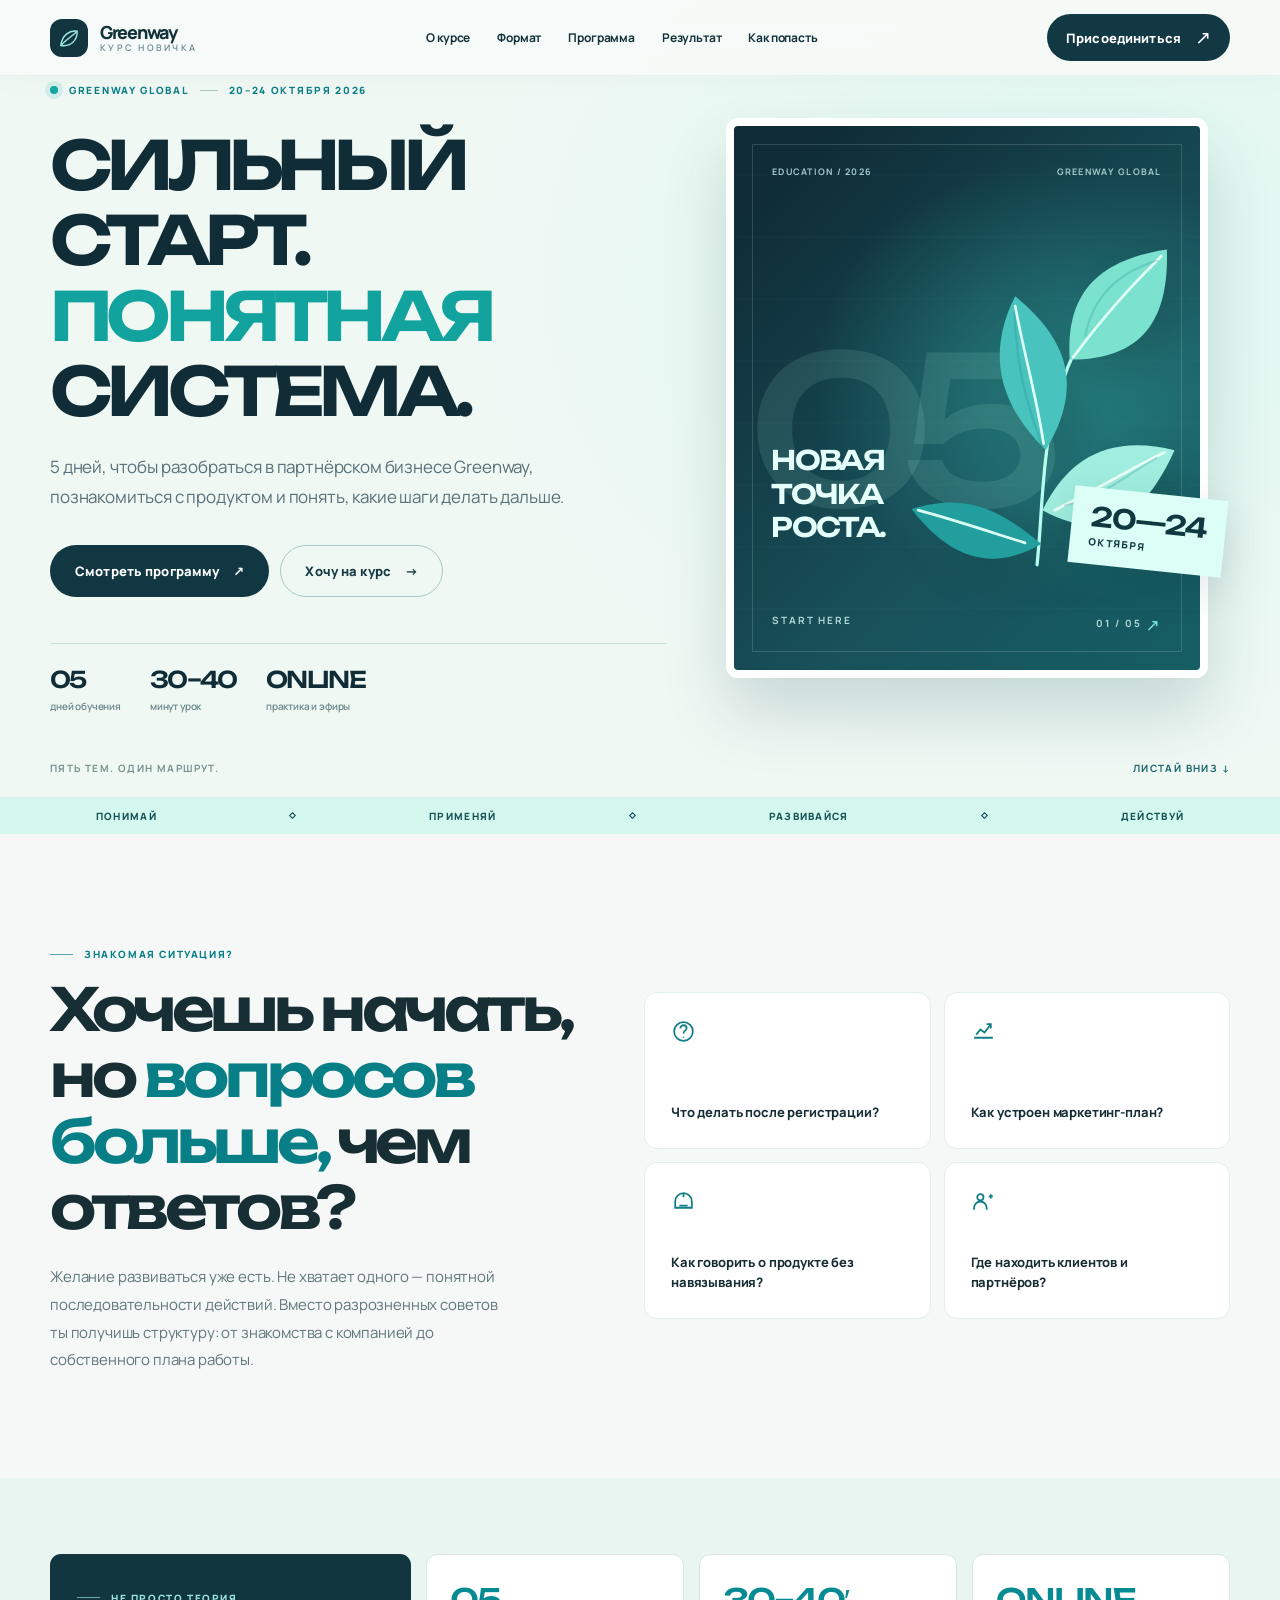
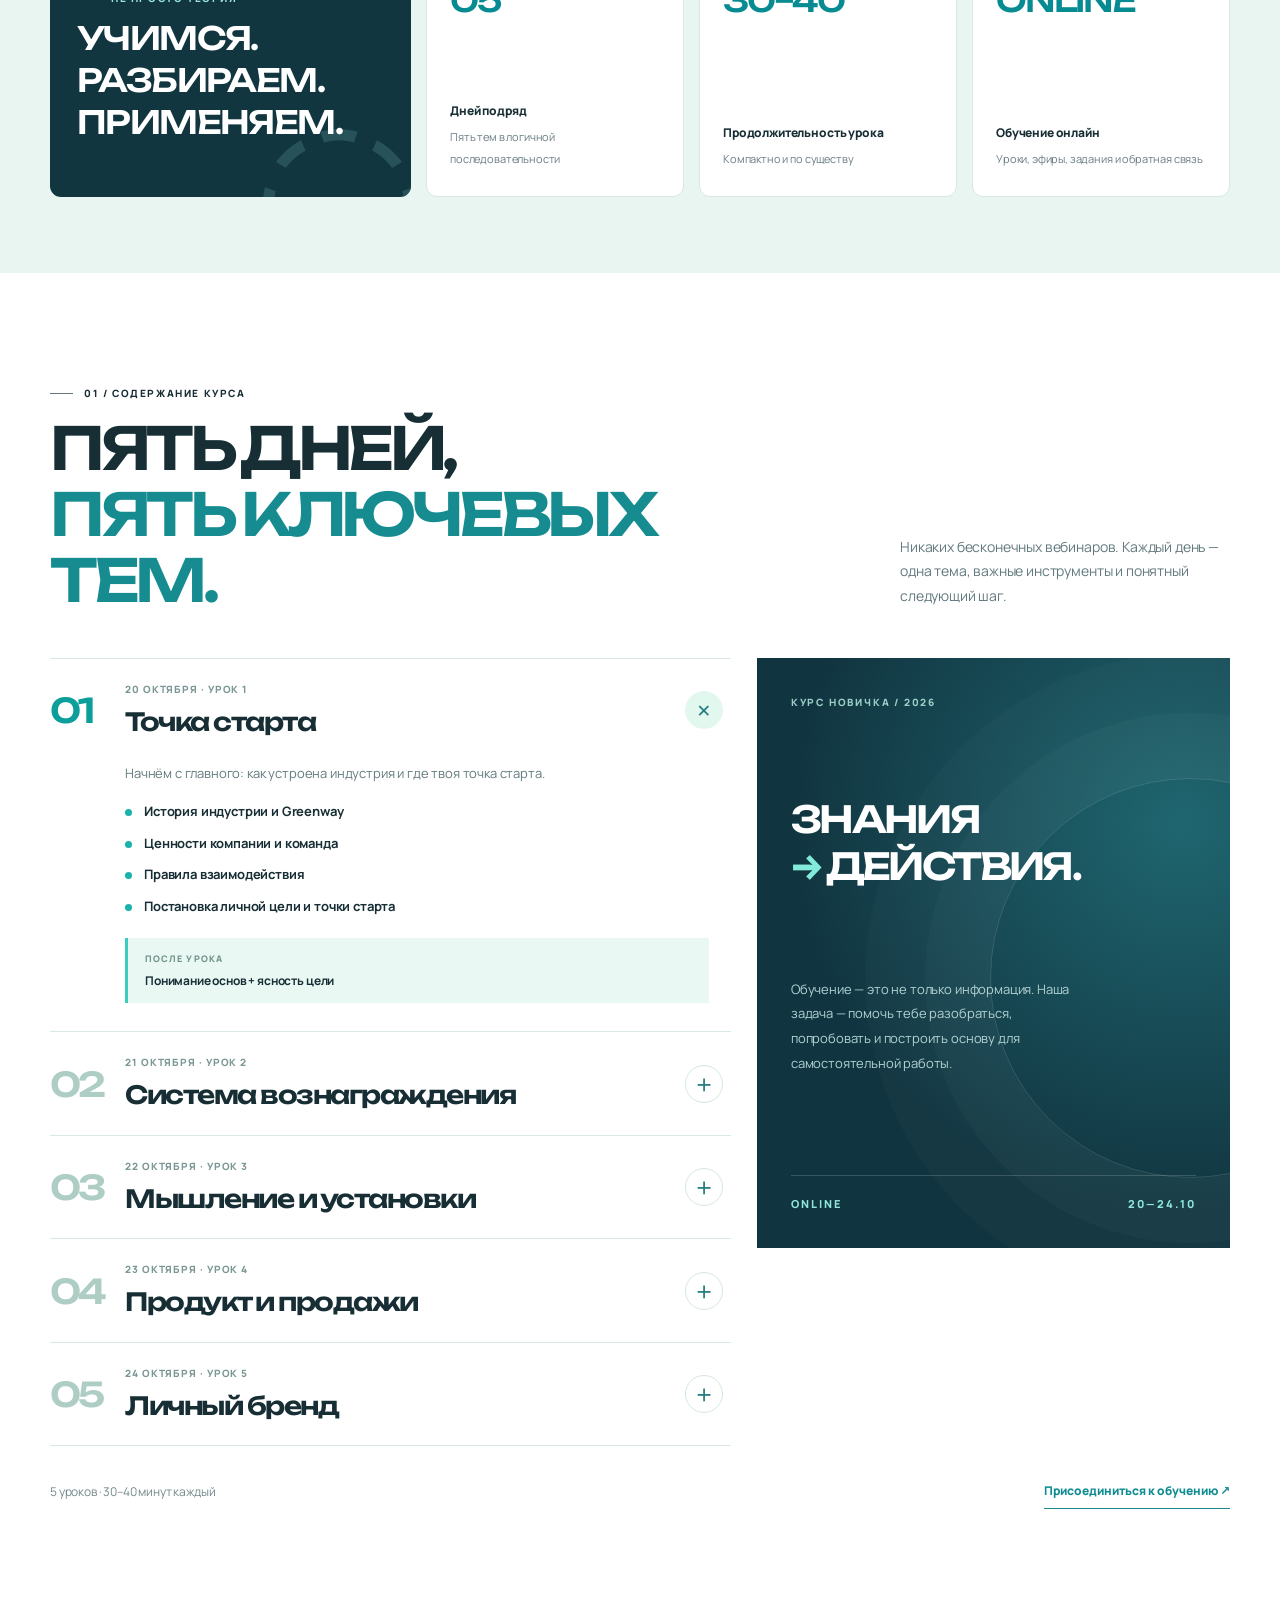
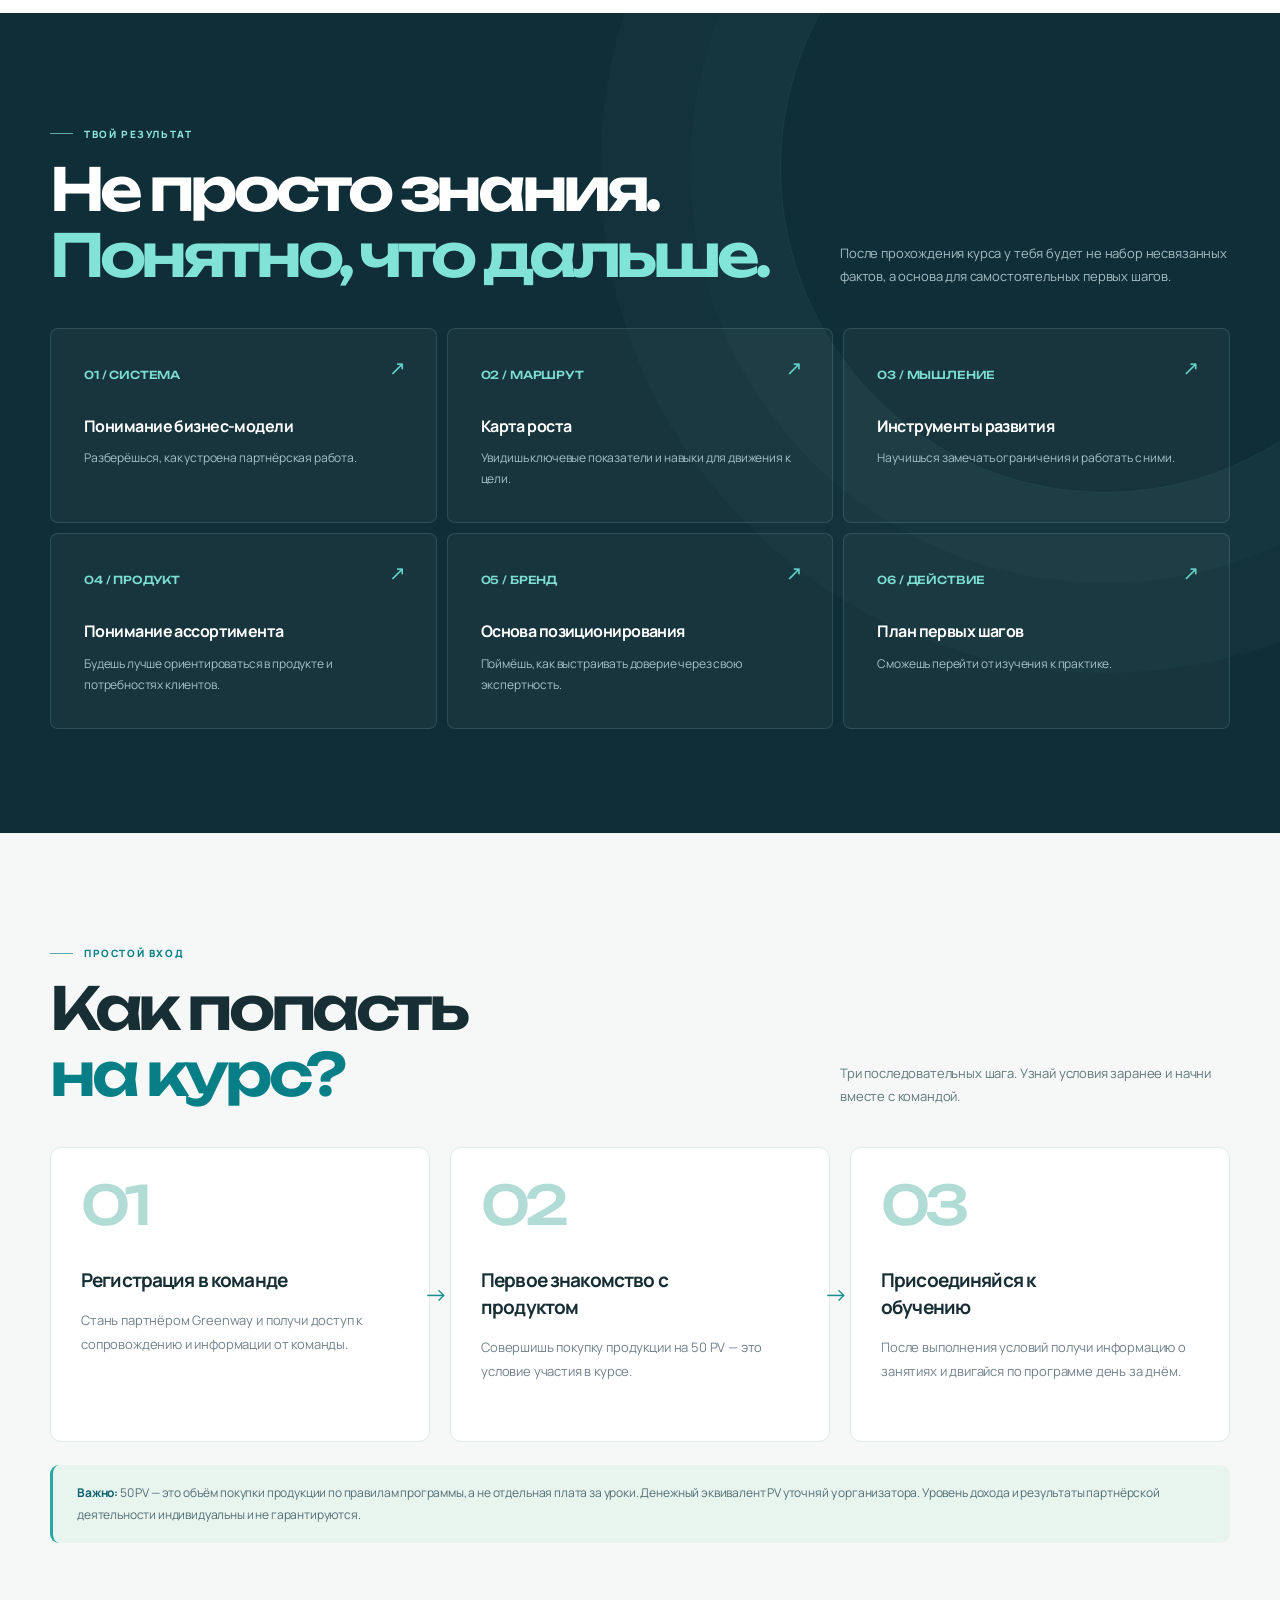
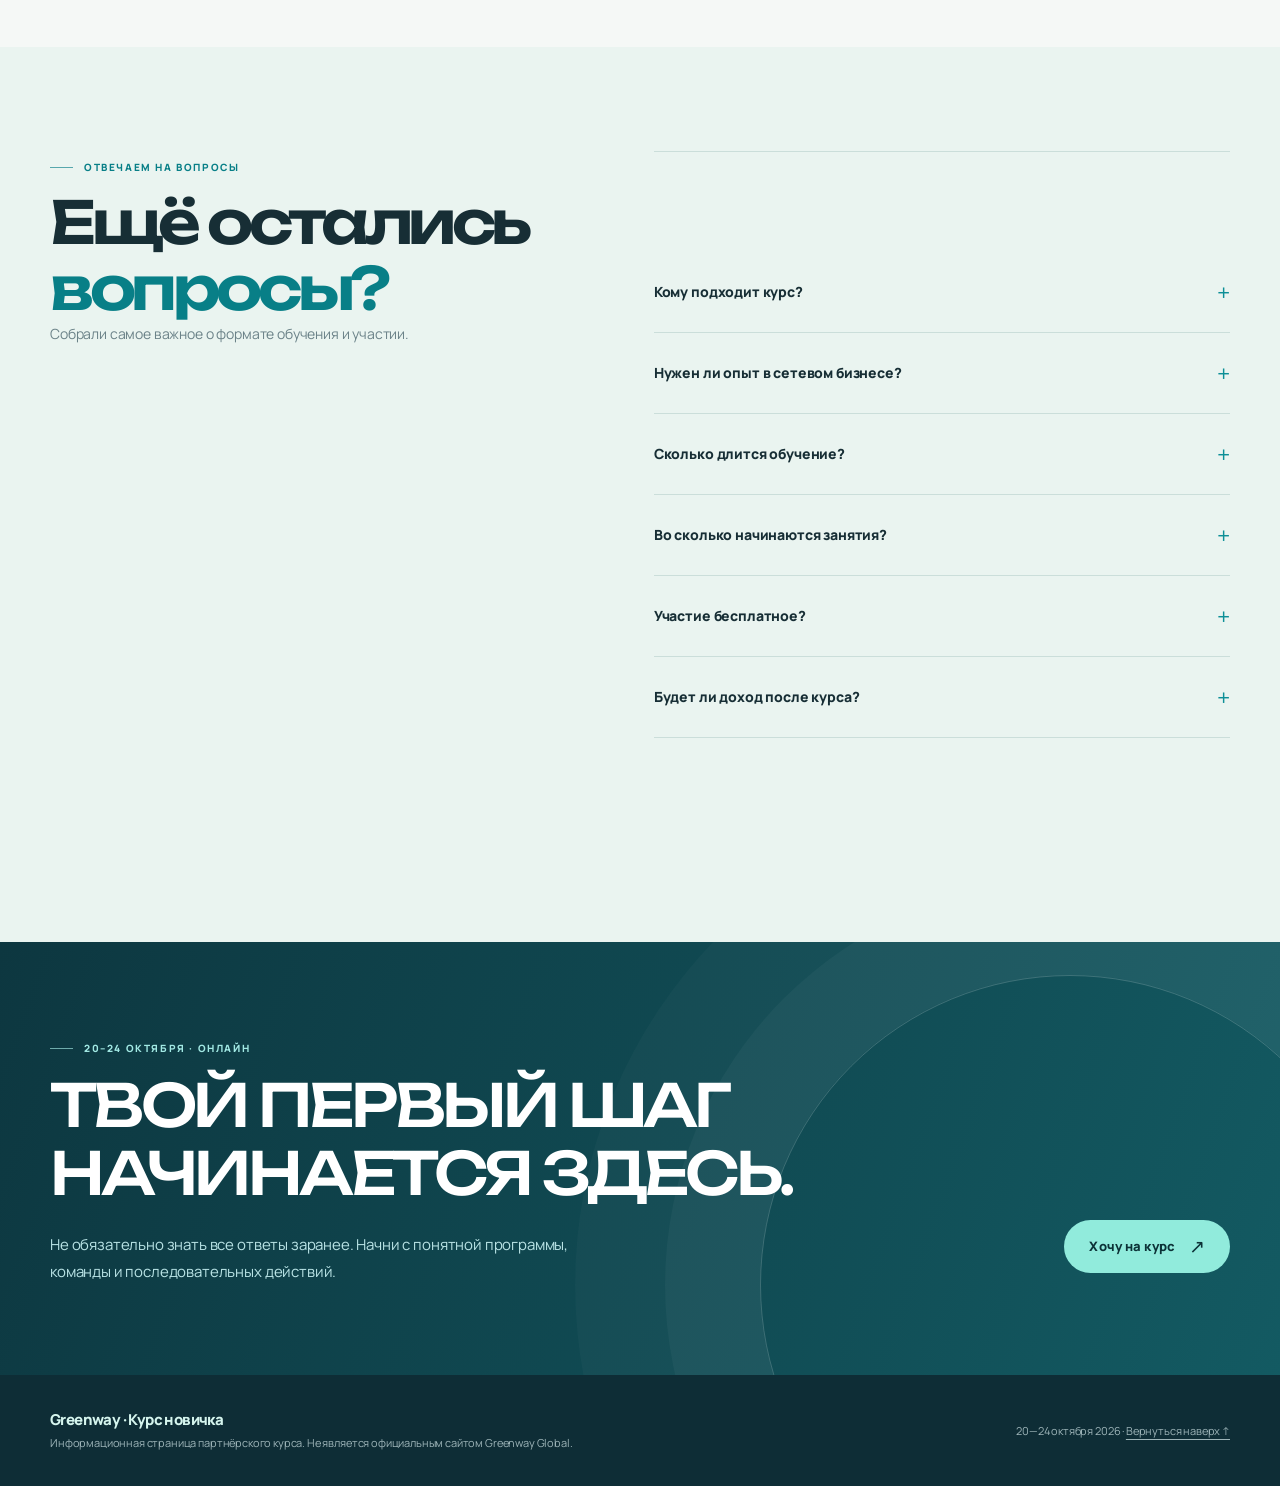
==== commit bff9dae2: "design: editorial v3 redesign, mobile-first layout, accessible lesson accordions and one-tap registr" ====
--- a/newcomer-course-2026/index.html
+++ b/newcomer-course-2026/index.html
@@ -3,10 +3,10 @@
 <head>
   <meta charset="UTF-8">
   <meta name="viewport" content="width=device-width, initial-scale=1, viewport-fit=cover">
-  <meta name="theme-color" content="#0c2530">
+  <meta name="theme-color" content="#f0f8f4">
   <meta name="description" content="Курс новичка Greenway: 5 дней онлайн-обучения с 20 по 24 октября 2026 года. Бизнес-модель, маркетинг-план, мышление, продукт и личный бренд.">
   <meta property="og:title" content="Курс новичка Greenway — 20–24 октября">
-  <meta property="og:description" content="Пять дней. Пять ключевых тем. Понятная система старта.">
+  <meta property="og:description" content="Пять дней, чтобы разобраться в системе, продукте и первых действиях.">
   <meta property="og:type" content="website">
   <meta property="og:locale" content="ru_RU">
   <title>Курс новичка Greenway — 20–24 октября 2026</title>
@@ -314,7 +314,220 @@
     *,*:before,*:after{animation-duration:.01ms!important;transition-duration:.01ms!important}
     .reveal{opacity:1;transform:none}
   }
-  </style>
+  
+/* v3 — Editorial redesign; intentionally overrides the initial theme. */
+:root{--dark:#102833;--navy:#13333e;--teal:#117e88;--turquoise:#8ff0dc;--cream:#f5f8f6;--pale:#eff8f5;--line:#dfebe7;--text:#172e35;--muted:#647980;--shadow:0 12px 55px rgba(11,39,45,.07)}
+body{background:#f5f8f6;letter-spacing:-.01em}
+.container{width:min(1180px,calc(100% - 52px))}
+.section{padding:104px 0}
+.site-header{background:rgba(247,250,248,.92);border-bottom:1px solid #e7efec;box-shadow:0 7px 28px rgba(12,47,45,.025)}
+.nav{height:75px}
+.brand,.nav-links{color:#12323a}
+.brand-mark{border:0;border-radius:12px;background:#123540}
+.brand-copy{font-size:18px;letter-spacing:-.07em}
+.brand-copy small{color:#6c8c90;letter-spacing:.25em}
+.nav-links{font-size:12px;gap:27px}
+.nav-links a{transition:color .2s}
+.nav-links a:hover{color:#078d91}
+.button{border-radius:999px;font-size:13px;padding:16px 24px;transition:transform .25s ease,box-shadow .25s ease,background .25s ease}
+.button-primary{background:#91ebdc;color:#0c3237;box-shadow:none}
+.button-primary:hover{background:#b8f7ed;box-shadow:0 12px 30px rgba(18,128,128,.12)}
+.nav-cta{padding:13px 18px;background:#123843;color:#fff;box-shadow:none}
+.nav-cta:hover{background:#0a7883;color:#fff}
+.menu-toggle{color:#15353f;border-color:#d9e9e6}
+.eyebrow{letter-spacing:.16em;font-size:10px;font-weight:800}
+.section-title{font-weight:600;line-height:1.12;letter-spacing:-.075em;font-size:clamp(35px,4.6vw,61px);margin-top:15px}
+.section-head{align-items:end;margin-bottom:40px}
+.section-head p{line-height:1.75;font-size:13px;color:#60777b}
+.accent{color:#087f87}
+.v3-title-color{color:#168c91}
+.reveal{transform:translateY(18px);transition-duration:.55s}
+.v3-hero{background:radial-gradient(ellipse 70% 90% at 85% 35%,#ddf8f1 0,transparent 70%),#f0f8f4;position:relative;overflow:hidden;border-bottom:1px solid #dfebe6;color:#102d37}
+.v3-hero-grid{display:grid;grid-template-columns:1.1fr .9fr;align-items:center;gap:60px;padding:83px 0 48px}
+.v3-hero-copy{position:relative;z-index:1}
+.v3-overline{display:flex;align-items:center;gap:11px;color:#0d7f88;font-size:10px;font-weight:800;letter-spacing:.17em;white-space:nowrap}
+.v3-dot{width:8px;height:8px;border-radius:50%;background:#16a7a5;box-shadow:0 0 0 5px rgba(13,169,162,.13);display:inline-block;flex-shrink:0}
+.v3-overline-dash{height:1px;width:18px;background:#a9c8c5}
+.v3-hero h1{font-family:Unbounded,Manrope,sans-serif;font-size:clamp(43px,5.25vw,76px);line-height:1.12;letter-spacing:-.085em;font-weight:650;margin:30px 0 24px;max-width:740px}
+.v3-hero h1 span{color:#13a39e}
+.v3-lead{color:#597178;font-size:clamp(14px,1.45vw,17px);line-height:1.75;max-width:515px;margin:0}
+.v3-hero-actions{display:flex;flex-wrap:wrap;gap:11px;margin-top:33px}
+.v3-hero-actions .button-primary{background:#103742;color:#fff}
+.v3-hero-actions .button-primary:hover{background:#0c7881;color:#fff}
+.v3-btn-ghost{background:transparent;color:#173b43;border:1px solid #a9c9c7}
+.v3-btn-ghost:hover{border-color:#168d93;background:#e8f7f3}
+.v3-hero-facts{display:flex;gap:29px;align-items:center;flex-wrap:wrap;margin-top:46px;padding-top:23px;border-top:1px solid #c8e0db}
+.v3-hero-facts>div{display:flex;flex-direction:column;gap:7px}
+.v3-hero-facts strong{font:550 23px/1.1 Unbounded,sans-serif;letter-spacing:-.07em}
+.v3-hero-facts span{font-size:10px;font-weight:600;color:#6a898a}
+.v3-art{aspect-ratio: .86;max-height:560px;min-height:420px;background:linear-gradient(135deg,#0f2c38 10%,#18515a 62%,#155e64 100%);border-radius:12px;color:#e5fffb;position:relative;overflow:visible;isolation:isolate;box-shadow:0 35px 65px rgba(9,56,62,.16);border:8px solid #fff}
+.v3-art::before{content:"";position:absolute;inset:18px;border:1px solid rgba(255,255,255,.15);pointer-events:none;z-index:2}
+.v3-art-shine{position:absolute;inset:0;background:radial-gradient(ellipse at 70% 47%,rgba(59,202,188,.4),transparent 54%),repeating-linear-gradient(0deg,transparent 0 60px,rgba(255,255,255,.015) 61px 62px);overflow:hidden}
+.v3-art-top{position:absolute;top:39px;left:38px;right:38px;display:flex;justify-content:space-between;gap:14px;font-size:9px;letter-spacing:.14em;color:#a4c9c9;font-weight:700;z-index:2}
+.v3-art-center{position:absolute;inset:0;overflow:hidden}
+.v3-art-glyph{position:absolute;left:14px;top:37%;font:500 clamp(130px,16vw,245px)/1 Unbounded,sans-serif;letter-spacing:-.16em;color:rgba(188,252,239,.11)}
+.v3-leaf-svg{width:75%;height:78%;position:absolute;right:-4%;top:14%;filter:drop-shadow(18px 20px 20px rgba(0,0,0,.13))}
+.v3-art-label{position:absolute;bottom:23%;left:8%;font:600 clamp(19px,2.1vw,29px)/1.25 Unbounded,sans-serif;letter-spacing:-.06em;z-index:1}
+.v3-art-bottom{position:absolute;bottom:34px;left:38px;right:38px;display:flex;justify-content:space-between;gap:12px;font-size:10px;font-weight:700;letter-spacing:.19em;color:#b2d7d6;z-index:2}
+.v3-art-bottom b{color:#79e9d7;font-size:17px;font-weight:500;vertical-align:middle}
+.v3-sticker{position:absolute;right:-25px;bottom:100px;background:#dbfff6;color:#103840;padding:16px 19px;transform:rotate(6deg);display:flex;flex-direction:column;gap:4px;box-shadow:0 13px 40px rgba(7,39,43,.13);z-index:3}
+.v3-sticker span{font:600 27px/1 Unbounded,sans-serif;letter-spacing:-.06em}
+.v3-sticker small{font-weight:800;font-size:10px;letter-spacing:.12em}
+.v3-hero-bottom{display:flex;justify-content:space-between;gap:15px;padding-bottom:22px;color:#78918d;font-size:10px;letter-spacing:.14em;font-weight:700;text-transform:uppercase}
+.v3-hero-bottom a{color:#1a666e}
+.marquee{background:#d4f8ed;border:0;padding:11px 0}
+.marquee-track{justify-content:space-around;letter-spacing:.13em;color:#13535b;font-size:10px}
+.about{background:#f5f8f6}
+.about-layout{gap:64px}
+.about-description{color:#61777a;font-size:15px}
+.question{border-radius:13px;border-color:#e4eeeb;box-shadow:none;min-height:157px}
+.question p{font-size:13px;line-height:1.55}
+.question:hover{box-shadow:0 12px 30px rgba(12,40,47,.07)}
+.format{background:#e9f5f1;padding:76px 0}
+.format-wrap{grid-template-columns:1.4fr repeat(3,1fr)}
+.format-intro{border-radius:11px;background:#123640;padding:27px}
+.format-intro h2{font-size:clamp(25px,2.65vw,32px);line-height:1.32}
+.format-intro:after{font-size:200px;right:-15px}
+.format-item{border-radius:11px;border-color:#d8e8e3;min-height:218px;padding:28px 23px}
+.format-item .big{font-size:clamp(22px,2.5vw,33px);color:#068b92}
+.format-item p{font-size:12px}
+.v3-program{background:#fff}
+.v3-program-header{display:flex;justify-content:space-between;align-items:end;gap:35px;margin-bottom:45px}
+.v3-program-header p{max-width:330px;color:#62797e;font-size:14px;line-height:1.75;margin-bottom:5px}
+.v3-program-grid{display:grid;grid-template-columns:1.18fr .82fr;gap:26px;align-items:start}
+.v3-lesson-stack{display:flex;flex-direction:column;border-top:1px solid #d9e8e4}
+.v3-lesson{border-bottom:1px solid #d9e8e4;scroll-margin-top:100px}
+.v3-lesson summary{list-style:none;display:grid;grid-template-columns:57px 1fr 38px;align-items:center;gap:18px;padding:23px 8px 23px 0;cursor:pointer;transition:padding .2s ease,color .2s ease}
+.v3-lesson summary::-webkit-details-marker{display:none}
+.v3-lesson summary:hover{padding-left:10px;color:#067f87}
+.v3-lesson-num{font:600 34px/1 Unbounded,sans-serif;color:#adcdc5;letter-spacing:-.09em;transition:color .2s}
+.v3-lesson[open] .v3-lesson-num{color:#0c9e9a}
+.v3-lesson-main small{font-size:10px;letter-spacing:.09em;color:#7b9795;font-weight:800;text-transform:uppercase;display:block;margin-bottom:10px}
+.v3-lesson-main strong{font:600 clamp(18px,2.08vw,25px)/1.3 Unbounded,sans-serif;letter-spacing:-.06em}
+.v3-lesson-plus{font-size:28px;line-height:1;width:38px;height:38px;border:1px solid #d6e7e1;border-radius:50%;display:grid;place-items:center;color:#237d81;transition:transform .2s ease,background .2s}
+.v3-lesson[open] .v3-lesson-plus{transform:rotate(45deg);background:#e2f8ee;border-color:transparent}
+.v3-lesson-expanded{padding:0 22px 28px 75px}
+.v3-lesson-expanded p{color:#637b7d;font-size:13px;line-height:1.75;margin:0 0 18px;max-width:470px}
+.v3-lesson-expanded ul{display:grid;gap:12px;margin:0;padding:0;list-style:none}
+.v3-lesson-expanded li{font-size:13px;font-weight:700;line-height:1.5;position:relative;padding-left:19px}
+.v3-lesson-expanded li:before{content:"";position:absolute;left:0;top:7px;width:7px;height:7px;border-radius:50%;background:#19b3ab}
+.v3-lesson-out{margin-top:22px;padding:14px 17px;background:#e9f8f3;border-left:3px solid #3ccbbf;display:grid;gap:7px}
+.v3-lesson-out span{font-size:9px;letter-spacing:.12em;text-transform:uppercase;color:#70908a;font-weight:800}
+.v3-lesson-out strong{font-size:12px}
+.v3-program-aside{position:sticky;top:108px}
+.v3-program-aside-inner{background:radial-gradient(circle at 90% 28%,#1f6670,#113540 65%);color:#fff;min-height:590px;display:flex;flex-direction:column;justify-content:space-between;padding:37px 34px;position:relative;overflow:hidden}
+.v3-program-aside-inner::before{content:"";position:absolute;right:-160px;top:120px;width:400px;height:400px;border:1px solid rgba(255,255,255,.14);border-radius:50%;box-shadow:0 0 0 65px rgba(255,255,255,.024),0 0 0 125px rgba(255,255,255,.015)}
+.v3-mini-label{font-size:10px;letter-spacing:.18em;color:#9dcfc9;font-weight:800;z-index:1}
+.v3-program-aside strong{font:600 clamp(25px,2.9vw,43px)/1.27 Unbounded,sans-serif;letter-spacing:-.07em;z-index:1}
+.v3-program-aside strong i{color:#82eada;font-style:normal}
+.v3-program-aside p{font-size:13px;line-height:1.9;color:#b2d2d4;max-width:300px;z-index:1}
+.v3-program-aside-foot{display:flex;justify-content:space-between;gap:12px;font-size:11px;letter-spacing:.18em;color:#8fe7db;font-weight:800;padding-top:20px;border-top:1px solid rgba(255,255,255,.16);z-index:1}
+.v3-program-after{display:flex;justify-content:space-between;align-items:center;gap:20px;margin-top:27px;font-size:12px;color:#72888a}
+.v3-text-link{border:0;border-bottom:1px solid #188a8e;border-radius:0;background:none;padding:9px 0;color:#0e8c91;font-weight:800;font-size:12px}
+.results{background:#102e37}
+.result-grid{gap:10px}
+.result-card{border-radius:8px;min-height:190px;background:rgba(255,255,255,.035)}
+.result-card h3{font-size:16px}
+.result-card p{font-size:12px}
+.join{background:#f5f8f6}
+.step{border-radius:11px;box-shadow:none}
+.step-number{color:#b0dcd5}
+.condition{border-radius:9px;background:#e8f5ef}
+.faq{background:#eaf4f0}
+.faq summary{font-size:14px}
+.final{background:linear-gradient(110deg,#0d3740,#135a62);padding:90px 0}
+.final h2{font-size:clamp(33px,4.7vw,59px)}
+footer{background:#0e2d36}
+.floating-cta{background:rgba(12,44,50,.92)}
+dialog{border-radius:19px;overflow-y:auto}
+.v3-modal{padding:39px;color:#15323b}
+.v3-modal-top{display:flex;justify-content:space-between;align-items:start}
+.v3-modal h2{font:600 clamp(25px,3vw,34px)/1.2 Unbounded,sans-serif;letter-spacing:-.07em;margin:20px 0 14px}
+.v3-modal>p{color:#617b7f;font-size:13px;line-height:1.8;margin:0}
+.v3-message-preview{background:#edf7f3;border:1px solid #d9eae4;padding:18px 19px;border-radius:11px;margin:23px 0;color:#30555b;font-size:13px;line-height:1.8}
+.v3-modal-actions{display:grid;grid-template-columns:1fr 1fr;gap:9px}
+.v3-modal-actions .button{padding:15px 12px;font-size:12px;white-space:nowrap}
+.v3-btn-copy{background:#fff;border:1px solid #cbded9;color:#19464e}
+.v3-btn-copy:hover{background:#eef8f5}
+.v3-modal-footnote{margin-top:17px!important;font-size:11px!important;line-height:1.7!important}
+@media(max-width:1100px){
+  .v3-hero-grid{gap:35px}
+  .v3-hero h1{font-size:clamp(42px,5vw,64px)}
+  .v3-art{min-height:400px}
+  .format-wrap{grid-template-columns:1.3fr repeat(3,1fr)}
+  .format-item{min-height:216px}
+}
+@media(max-width:760px){
+ .container{width:min(100% - 36px,580px)}
+ .section{padding:72px 0}
+ .site-header{background:rgba(247,250,248,.97)}
+ .nav{height:65px}
+ .brand-copy{font-size:16px}
+ .nav-links{background:#f5faf7;top:65px;color:#173b43}
+ .nav-links a{border-bottom:1px solid #d7e8e3}
+ .menu-toggle{color:#113c42;border-color:#d4e7e2}
+ .v3-hero-grid{grid-template-columns:1fr;gap:22px;padding:53px 0 26px}
+ .v3-overline{font-size:9px;letter-spacing:.10em;gap:8px}
+ .v3-overline-dash{width:10px}
+ .v3-hero h1{font-size:clamp(36px,9.2vw,57px);margin:23px 0 18px;letter-spacing:-.083em;line-height:1.13}
+ .v3-lead{font-size:14px;line-height:1.75}
+ .v3-hero-actions{display:grid;grid-template-columns:1fr 1fr;gap:8px;margin-top:25px}
+ .v3-hero-actions .button{padding:14px 8px;font-size:11px}
+ .v3-hero-facts{gap:0;justify-content:space-between;margin-top:30px;padding-top:20px}
+ .v3-hero-facts strong{font-size:18px}
+ .v3-hero-facts span{font-size:9px}
+ .v3-art{height:325px;min-height:0;max-height:none;aspect-ratio:auto;border-width:5px;width:100%;margin-top:7px}
+ .v3-art-top{top:24px;left:23px;right:23px;font-size:8px}
+ .v3-art:before{inset:12px}
+ .v3-art-glyph{font-size:125px;top:29%;left:9px}
+ .v3-leaf-svg{width:61%;height:88%;top:5%;right:8%}
+ .v3-art-label{font-size:21px;left:8%;bottom:25%}
+ .v3-art-bottom{bottom:22px;left:23px;right:23px}
+ .v3-sticker{right:-9px;bottom:58px;padding:11px}
+ .v3-sticker span{font-size:20px}
+ .v3-sticker small{font-size:8px}
+ .v3-hero-bottom{padding-bottom:17px}
+ .v3-program-header{display:block;margin-bottom:24px}
+ .v3-program-header p{margin-top:20px;font-size:13px}
+ .v3-program-grid{grid-template-columns:1fr;gap:25px}
+ .v3-lesson summary{grid-template-columns:43px 1fr 32px;gap:10px;padding:18px 0}
+ .v3-lesson-num{font-size:27px}
+ .v3-lesson-main small{font-size:9px;margin-bottom:7px}
+ .v3-lesson-main strong{font-size:clamp(16px,4.2vw,21px)}
+ .v3-lesson-plus{height:31px;width:31px;font-size:22px}
+ .v3-lesson-expanded{padding:0 4px 21px 53px}
+ .v3-lesson-expanded p,.v3-lesson-expanded li{font-size:12px}
+ .v3-program-aside{position:static}
+ .v3-program-aside-inner{min-height:260px;padding:24px}
+ .v3-program-aside strong{font-size:28px;margin:15px 0}
+ .v3-program-aside p{font-size:12px}
+ .v3-program-aside-foot{margin-top:20px}
+ .v3-program-after{margin-top:19px}
+ .section-title{font-size:clamp(31px,8vw,44px)}
+ .section-head p{font-size:13px}
+ .format-wrap{grid-template-columns:repeat(2,1fr)}
+ .format-intro{grid-column:1/-1}
+ .format-item{min-height:170px;padding:20px 17px}
+ .format-item .big{font-size:24px}
+ .format-item:last-child{grid-column:1/-1;min-height:120px}
+ .question{border-radius:11px}
+ .result-card{min-height:168px}
+ .final{padding:76px 0}
+ .footer-inner{gap:10px}
+ .v3-modal{padding:25px}
+ .v3-modal-actions{grid-template-columns:1fr}
+ .v3-modal h2{font-size:26px}
+ .floating-cta .button{border-radius:999px}
+}
+@media(max-width:360px){
+ .v3-overline{font-size:8px}
+ .v3-hero h1{font-size:35px}
+ .v3-hero-facts strong{font-size:15px}
+ .v3-art{height:300px}
+}
+@media(prefers-reduced-motion:reduce){.reveal{opacity:1;transform:none}}
+
+</style>
 </head>
 <body>
   <header class="site-header" id="top">
@@ -332,32 +545,50 @@
     <div class="progress" id="scrollProgress" aria-hidden="true"></div>
   </header>
   <main>
-    <section class="hero" aria-labelledby="heroTitle">
-      <div class="container hero-layout">
-        <div>
-          <div class="hero-tag"><span class="live-dot"></span> Онлайн-обучение · 20–24 октября 2026</div>
-          <h1 id="heroTitle" class="display">ТВОЯ<br>ТОЧКА<br><em>СТАРТА.</em></h1>
-          <p class="hero-description">Курс новичка Greenway — пять дней, чтобы понять систему, познакомиться с продуктом и составить свой план первых действий. Без хаоса и бесконечных поисков ответа на вопрос «с чего начать?».</p>
-          <div class="hero-buttons">
-            <a class="button button-primary" href="#program">Программа курса <span class="arrow" aria-hidden="true">↗</span></a>
-            <button class="button button-outline open-form" type="button">Хочу на курс <span class="arrow" aria-hidden="true">→</span></button>
+    
+    <section class="v3-hero" aria-labelledby="heroTitle">
+      <div class="container v3-hero-grid">
+        <div class="v3-hero-copy">
+          <div class="v3-overline"><span class="v3-dot"></span> GREENWAY GLOBAL <span class="v3-overline-dash"></span> 20–24 ОКТЯБРЯ 2026</div>
+          <h1 id="heroTitle">СИЛЬНЫЙ СТАРТ.<br><span>ПОНЯТНАЯ</span><br>СИСТЕМА.</h1>
+          <p class="v3-lead">5 дней, чтобы разобраться в партнёрском бизнесе Greenway, познакомиться с продуктом и понять, какие шаги делать дальше.</p>
+          <div class="v3-hero-actions">
+            <a href="#program" class="button button-primary">Смотреть программу <span aria-hidden="true">↗</span></a>
+            <button type="button" class="button v3-btn-ghost open-form">Хочу на курс <span aria-hidden="true">→</span></button>
           </div>
-          <div class="hero-footer" aria-label="Ключевые характеристики курса">
+          <div class="v3-hero-facts" aria-label="Основная информация">
             <div><strong>05</strong><span>дней обучения</span></div>
-            <div><strong>05</strong><span>ключевых тем</span></div>
             <div><strong>30–40</strong><span>минут урок</span></div>
+            <div><strong>ONLINE</strong><span>практика и эфиры</span></div>
           </div>
         </div>
-        <div class="hero-art" aria-hidden="true">
-          <div class="orbital"></div><span class="orbit-small"></span>
-          <div class="planet"><svg viewBox="0 0 180 180" fill="none"><circle cx="90" cy="90" r="58" stroke="#dffefa" stroke-width="1.7" opacity=".55"/><circle cx="90" cy="90" r="38" stroke="#dffefa" stroke-width="1" opacity=".5"/><path d="M91 29 107 90 91 149 73 90 91 29Z" fill="#e0fff6"/><path d="m91 29 16 61-16 59V29Z" fill="#146875"/><path d="M30 90h120M91 29v120" stroke="#dbfff7" stroke-width="1.3" opacity=".7"/><circle cx="90" cy="90" r="5" fill="#dffefa"/><path d="M54 54 126 126M126 54 54 126" stroke="#dcfff7" opacity=".28"/></svg></div>
-          <div class="orbit-date"><small>Твой первый шаг</small><strong>20–24</strong><small>октября · 2026</small></div>
-          <div class="orbit-note"><strong>5 / 5</strong><span>Каждый день — новая тема и понятный следующий шаг</span></div>
-          <div class="orbit-seal">Новое<br>начало ✦</div>
-        </div>
-      </div>
+        <div class="v3-art" aria-label="20–24 октября, курс новичка, пять дней обучения">
+          <div class="v3-art-shine" aria-hidden="true"></div>
+          <div class="v3-art-top"><span>EDUCATION / 2026</span><span>GREENWAY GLOBAL</span></div>
+          <div class="v3-art-center">
+            <span class="v3-art-glyph">05</span>
+            <svg class="v3-leaf-svg" viewBox="0 0 320 360" fill="none" aria-hidden="true">
+              <path d="M154 318C161 252 156 190 190 119" stroke="#B6FFF0" stroke-width="3" stroke-linecap="round"/>
+              <path d="M184 130C180 73 206 39 273 29C275 93 251 130 184 130Z" fill="#7AE2CE"/>
+              <path d="M187 128C216 89 239 64 268 35" stroke="#E2FFF7" stroke-width="2.5" stroke-linecap="round"/>
+              <path d="M162 213C118 170 108 123 134 72C184 113 196 156 162 213Z" fill="#49C3BD"/>
+              <path d="M160 207C154 166 141 120 134 81" stroke="#DEFFF7" stroke-width="2.5" stroke-linecap="round"/>
+              <path d="M159 268C185 215 226 200 280 213C252 275 215 299 159 268Z" fill="#A0EEE0"/>
+              <path d="M170 268C205 251 240 230 271 215" stroke="#EBFFF9" stroke-width="2.5" stroke-linecap="round"/>
+              <path d="M158 299C115 263 84 253 39 267C73 311 111 326 158 299Z" fill="#239E9E"/>
+              <path d="M143 298C105 286 75 276 45 268" stroke="#D9FFF3" stroke-width="2.5" stroke-linecap="round"/>
+              <path d="M198 109C205 72 228 50 265 39M159 210C141 161 136 136 133 86M179 264C219 254 242 231 264 220" stroke="#0F7B82" stroke-opacity=".2" stroke-width="2"/>
+            </svg>
+            <span class="v3-art-label">НОВАЯ<br>ТОЧКА<br>РОСТА.</span>
+          </div>
+          <div class="v3-art-bottom"><span>START HERE</span><span>01 / 05 <b>↗</b></span></div>
+          <div class="v3-sticker"><span>20—24</span><small>ОКТЯБРЯ</small></div>
+        </div>
+      </div>
+      <div class="container v3-hero-bottom"><span>Пять тем. Один маршрут.</span><a href="#about">Листай вниз <span aria-hidden="true">↓</span></a></div>
     </section>
-    <div class="marquee" aria-hidden="true"><div class="container marquee-track"><span>Понимай</span><i></i><span>Применяй</span><i></i><span>Развивайся</span><i></i><span>Действуй</span></div></div>
+
+<div class="marquee" aria-hidden="true"><div class="container marquee-track"><span>Понимай</span><i></i><span>Применяй</span><i></i><span>Развивайся</span><i></i><span>Действуй</span></div></div>
     <section class="section about" id="about">
       <div class="container about-layout">
         <div class="reveal">
@@ -381,34 +612,94 @@
         <div class="format-item"><div class="big">ONLINE</div><div><p>Обучение онлайн</p><small>Уроки, эфиры, задания и обратная связь</small></div></div>
       </div>
     </section>
-    <section class="section program" id="program">
+    
+    <section class="section v3-program" id="program">
       <div class="container">
-        <div class="section-head reveal"><div><div class="eyebrow accent">20 — 24 октября</div><h2 class="section-title">Пять дней.<br><span class="accent">Пять шагов</span> к старту.</h2></div><p>Нажимай на дни и изучай содержание каждого урока. Программа выстроена так, чтобы следующий шаг опирался на предыдущий.</p></div>
-        <div class="program-outer reveal">
-          <div class="program-tabs" role="tablist" aria-label="Дни курса" id="lessonTabs">
-            <button class="program-tab" type="button" id="tab-1" role="tab" aria-controls="lessonPanel" aria-selected="true" tabindex="0" data-day="1"><span class="tab-num">01</span><span class="tab-copy"><strong>20 октября</strong><span>Точка старта</span></span></button>
-            <button class="program-tab" type="button" id="tab-2" role="tab" aria-controls="lessonPanel" aria-selected="false" tabindex="-1" data-day="2"><span class="tab-num">02</span><span class="tab-copy"><strong>21 октября</strong><span>Вознаграждение</span></span></button>
-            <button class="program-tab" type="button" id="tab-3" role="tab" aria-controls="lessonPanel" aria-selected="false" tabindex="-1" data-day="3"><span class="tab-num">03</span><span class="tab-copy"><strong>22 октября</strong><span>Мышление</span></span></button>
-            <button class="program-tab" type="button" id="tab-4" role="tab" aria-controls="lessonPanel" aria-selected="false" tabindex="-1" data-day="4"><span class="tab-num">04</span><span class="tab-copy"><strong>23 октября</strong><span>Продукт и продажи</span></span></button>
-            <button class="program-tab" type="button" id="tab-5" role="tab" aria-controls="lessonPanel" aria-selected="false" tabindex="-1" data-day="5"><span class="tab-num">05</span><span class="tab-copy"><strong>24 октября</strong><span>Личный бренд</span></span></button>
+        <div class="v3-program-header reveal">
+          <div><span class="eyebrow">01 / СОДЕРЖАНИЕ КУРСА</span><h2 class="section-title">ПЯТЬ ДНЕЙ,<br><span class="v3-title-color">ПЯТЬ КЛЮЧЕВЫХ ТЕМ.</span></h2></div>
+          <p>Никаких бесконечных вебинаров. Каждый день — одна тема, важные инструменты и понятный следующий шаг.</p>
+        </div>
+        <div class="v3-program-grid">
+          <div class="v3-lesson-stack reveal">
+      <details class="v3-lesson" open>
+        <summary aria-label="Урок 01: Точка старта">
+          <span class="v3-lesson-num">01</span>
+          <span class="v3-lesson-main"><small>20 октября · Урок 1</small><strong>Точка старта</strong></span>
+          <span class="v3-lesson-plus" aria-hidden="true">+</span>
+        </summary>
+        <div class="v3-lesson-expanded">
+          <p>Начнём с главного: как устроена индустрия и где твоя точка старта.</p>
+          <ul><li>История индустрии и Greenway</li><li>Ценности компании и команда</li><li>Правила взаимодействия</li><li>Постановка личной цели и точки старта</li></ul>
+          <div class="v3-lesson-out"><span>После урока</span><strong>Понимание основ + ясность цели</strong></div>
+        </div>
+      </details>
+
+      <details class="v3-lesson" >
+        <summary aria-label="Урок 02: Система вознаграждения">
+          <span class="v3-lesson-num">02</span>
+          <span class="v3-lesson-main"><small>21 октября · Урок 2</small><strong>Система вознаграждения</strong></span>
+          <span class="v3-lesson-plus" aria-hidden="true">+</span>
+        </summary>
+        <div class="v3-lesson-expanded">
+          <p>Без сложных слов разберёмся в маркетинг-плане и логике развития.</p>
+          <ul><li>Уровни дохода и структура сети</li><li>Ключевые показатели</li><li>Навыки, необходимые для роста</li><li>Как выстроить личную карту движения</li></ul>
+          <div class="v3-lesson-out"><span>После урока</span><strong>Понимание маркетинг-плана + карта роста</strong></div>
+        </div>
+      </details>
+
+      <details class="v3-lesson" >
+        <summary aria-label="Урок 03: Мышление и установки">
+          <span class="v3-lesson-num">03</span>
+          <span class="v3-lesson-main"><small>22 октября · Урок 3</small><strong>Мышление и установки</strong></span>
+          <span class="v3-lesson-plus" aria-hidden="true">+</span>
+        </summary>
+        <div class="v3-lesson-expanded">
+          <p>Что мешает действовать и как выстраивать уверенную коммуникацию.</p>
+          <ul><li>Страхи и ограничивающие убеждения</li><li>Масштабирование</li><li>Коммуникация и уверенность</li><li>Инструменты личного развития</li></ul>
+          <div class="v3-lesson-out"><span>После урока</span><strong>Инструменты работы с установками</strong></div>
+        </div>
+      </details>
+
+      <details class="v3-lesson" >
+        <summary aria-label="Урок 04: Продукт и продажи">
+          <span class="v3-lesson-num">04</span>
+          <span class="v3-lesson-main"><small>23 октября · Урок 4</small><strong>Продукт и продажи</strong></span>
+          <span class="v3-lesson-plus" aria-hidden="true">+</span>
+        </summary>
+        <div class="v3-lesson-expanded">
+          <p>От знакомства с линейкой до грамотного общения с клиентом.</p>
+          <ul><li>Ценность и уникальность продукта</li><li>Целевая аудитория</li><li>Продвижение и способы презентации</li><li>Привлечение клиентов и повторные покупки</li></ul>
+          <div class="v3-lesson-out"><span>После урока</span><strong>Понимание продукта + инструменты продвижения</strong></div>
+        </div>
+      </details>
+
+      <details class="v3-lesson" >
+        <summary aria-label="Урок 05: Личный бренд">
+          <span class="v3-lesson-num">05</span>
+          <span class="v3-lesson-main"><small>24 октября · Урок 5</small><strong>Личный бренд</strong></span>
+          <span class="v3-lesson-plus" aria-hidden="true">+</span>
+        </summary>
+        <div class="v3-lesson-expanded">
+          <p>Люди выбирают людей: учимся проявляться и выстраивать доверие.</p>
+          <ul><li>Позиционирование</li><li>Контент и проявленность</li><li>Формирование доверия</li><li>Привлечение клиентов и партнёров через личный бренд</li></ul>
+          <div class="v3-lesson-out"><span>После урока</span><strong>Основа личного бренда + план действий</strong></div>
+        </div>
+      </details>
           </div>
-          <div class="program-panel" id="lessonPanel" role="tabpanel" aria-labelledby="tab-1" tabindex="0" aria-live="polite">
-            <div class="program-info">
-              <div class="badge" id="lessonBadge">Урок 01 · 20 октября</div>
-              <h3 id="lessonTitle">ТОЧКА СТАРТА</h3>
-              <p class="intro" id="lessonIntro">Разберёмся в индустрии, компании Greenway и твоём первом шаге.</p>
-              <ul class="lesson-points" id="lessonPoints"><li>История индустрии и Greenway</li><li>Ценности компании и команда</li><li>Правила взаимодействия</li><li>Постановка цели и личной точки старта</li></ul>
-              <div class="program-bottom" id="lessonBottom">ПОНИМАНИЕ ОСНОВ · ЯСНОСТЬ ЦЕЛИ · ПЛАН ДЕЙСТВИЙ</div>
+          <aside class="v3-program-aside reveal">
+            <div class="v3-program-aside-inner">
+              <span class="v3-mini-label">КУРС НОВИЧКА / 2026</span>
+              <strong>ЗНАНИЯ<br><i>→</i> ДЕЙСТВИЯ.</strong>
+              <p>Обучение — это не только информация. Наша задача — помочь тебе разобраться, попробовать и построить основу для самостоятельной работы.</p>
+              <div class="v3-program-aside-foot"><span>ONLINE</span><span>20—24.10</span></div>
             </div>
-            <div class="program-visual" data-visual="1" id="lessonVisual" aria-hidden="true">
-              <svg id="lessonGraphic" viewBox="0 0 240 240" fill="none"><circle cx="120" cy="120" r="86" stroke="#f4fffa" stroke-width="3"/><circle cx="120" cy="120" r="66" stroke="#f4fffa" stroke-opacity=".5" stroke-width="1.5"/><path d="m120 43 27 76-27 78-27-78 27-76Z" fill="#ecfffb"/><path d="m120 43 27 76-27 78V43Z" fill="#1d8490"/><circle cx="120" cy="120" r="8" fill="#fff"/><path d="M120 19v24m0 154v24M19 120h24m154 0h24" stroke="#f4fffa" stroke-width="3"/></svg>
-              <span class="visual-label">YOUR START / 01</span>
-            </div>
-          </div>
-        </div>
+          </aside>
+        </div>
+        <div class="v3-program-after reveal"><span>5 уроков · 30–40 минут каждый</span><button type="button" class="v3-text-link open-form">Присоединиться к обучению ↗</button></div>
       </div>
     </section>
-    <section class="section results" id="result">
+
+<section class="section results" id="result">
       <div class="container">
         <div class="section-head reveal"><div><div class="eyebrow" style="color:#8be6d9">Твой результат</div><h2 class="section-title">Не просто знания.<br><span style="color:#81e3d8">Понятно, что дальше.</span></h2></div><p>После прохождения курса у тебя будет не набор несвязанных фактов, а основа для самостоятельных первых шагов.</p></div>
         <div class="result-grid reveal">
@@ -454,116 +745,73 @@
   </main>
   <footer><div class="container footer-inner"><div><div class="footer-brand">Greenway · Курс новичка</div><small>Информационная страница партнёрского курса. Не является официальным сайтом Greenway Global.</small></div><small>20—24 октября 2026 · <a href="#top">Вернуться наверх ↑</a></small></div></footer>
   <div class="floating-cta" id="floatingCta"><button type="button" class="button button-primary open-form">Присоединиться к курсу <span class="arrow" aria-hidden="true">↗</span></button></div>
+  
   <dialog id="signupDialog" aria-labelledby="dialogTitle">
-    <div class="modal-inner">
-      <div class="modal-head"><div><div class="eyebrow accent">Твоя заявка</div><h2 id="dialogTitle">Хочу на курс новичка</h2></div><button type="button" class="modal-close" id="closeDialog" aria-label="Закрыть окно">×</button></div>
-      <form id="signupForm">
-        <div class="field"><label for="personName">Как тебя зовут?</label><input id="personName" name="personName" placeholder="Твоё имя" maxlength="70" autocomplete="given-name" required></div>
-        <div class="field"><label for="personContact">Твой Telegram или телефон</label><input id="personContact" name="personContact" placeholder="@username или +7..." maxlength="100" autocomplete="off" required></div>
-        <label class="consent"><input type="checkbox" id="consent" required><span>Согласен(на) использовать указанные данные для формирования моего сообщения организатору курса. Данные не сохраняются на сайте и не отправляются на сервер.</span></label>
-        <button class="button modal-action" type="submit">Подготовить сообщение <span class="arrow" aria-hidden="true">↗</span></button>
-        <p class="modal-note">Организатор пока не указал прямой контакт для записи. После подготовки ты сможешь отправить сообщение в Telegram партнёру, который поделился ссылкой.</p>
-      </form>
-      <div id="nextStep" class="next-step" aria-live="polite">
-        <strong>Сообщение готово!</strong>
-        <p>Скопируй его и отправь партнёру Greenway, который пригласил тебя. Или выбери получателя в Telegram.</p>
-        <button class="button" id="copyRequest" type="button">Скопировать текст</button>
-        <a class="button button-light" id="shareRequest" target="_blank" rel="noopener noreferrer" href="https://t.me/">Открыть Telegram ↗</a>
-      </div>
+    <div class="v3-modal">
+      <div class="v3-modal-top">
+        <span class="eyebrow">СТАРТ 20 ОКТЯБРЯ</span>
+        <button type="button" class="modal-close" id="closeDialog" aria-label="Закрыть">×</button>
+      </div>
+      <h2 id="dialogTitle">ГОТОВ(А) НАЧАТЬ?</h2>
+      <p>Для участия в курсе напиши партнёру Greenway, который пригласил тебя. Мы уже подготовили короткое сообщение — осталось отправить.</p>
+      <div class="v3-message-preview">Здравствуйте! Хочу присоединиться к курсу новичка Greenway 20–24 октября. Подскажите, пожалуйста, как зарегистрироваться и выполнить условия участия.</div>
+      <div class="v3-modal-actions">
+        <a id="shareRequest" href="https://t.me/share/url" target="_blank" rel="noopener noreferrer" class="button button-primary">Открыть Telegram <span aria-hidden="true">↗</span></a>
+        <button id="copyRequest" type="button" class="button v3-btn-copy">Скопировать текст</button>
+      </div>
+      <p class="v3-modal-footnote">Контакт организатора пока не указан. Telegram предложит выбрать получателя; либо отправь скопированный текст тому, кто поделился этой страницей. Заявка не сохраняется на сайте.</p>
     </div>
   </dialog>
-  <script>
-    (() => {
-      "use strict";
-      // Если появится адрес организатора, укажи его здесь, например https://t.me/username
-      const CONTACT_URL = "";
-      const graphics = {
-        1: '<circle cx="120" cy="120" r="86" stroke="#f4fffa" stroke-width="3"/><circle cx="120" cy="120" r="66" stroke="#f4fffa" stroke-opacity=".5" stroke-width="1.5"/><path d="m120 43 27 76-27 78-27-78 27-76Z" fill="#ecfffb"/><path d="m120 43 27 76-27 78V43Z" fill="#1d8490"/><circle cx="120" cy="120" r="8" fill="#fff"/><path d="M120 19v24m0 154v24M19 120h24m154 0h24" stroke="#f4fffa" stroke-width="3"/>',
-        2: '<path d="M33 201h176M47 179V142h31v37M91 179v-69h31v69M135 179V83h31v96M179 179V51h30v128" stroke="#eafff8" stroke-width="5" stroke-linejoin="round"/><path d="m46 127 46-34 43 15 54-66" stroke="#fff" stroke-width="7" stroke-linecap="round" stroke-linejoin="round"/><path d="m168 43 21-1-1 21" stroke="#fff" stroke-width="6" stroke-linecap="round" stroke-linejoin="round"/>',
-        3: '<path d="M121 47c-38-30-87 4-78 42-27 16-23 57 4 66-6 32 28 50 54 33 7 17 35 17 41-2 27 14 55-6 52-35 25-14 26-44 4-57 9-37-31-62-63-44" stroke="#f3fffd" stroke-width="6" stroke-linecap="round" stroke-linejoin="round"/><path d="M120 51v130M94 88c25 5 26 24 26 34m26-36c-17 10-27 20-26 35M74 127c24-2 36 6 46 29m51-20c-28-7-39 8-51 22M75 76c-1 20 10 27 27 30m49-28c-18 10-22 15-23 34" stroke="#f3fffd" stroke-width="4" stroke-linecap="round" opacity=".8"/>',
-        4: '<rect x="91" y="55" width="76" height="141" rx="19" fill="#e6fff6"/><rect x="102" y="39" width="54" height="22" rx="7" fill="#f5fffb"/><rect x="106" y="25" width="46" height="18" rx="5" fill="#0c7280" stroke="#e6fff6" stroke-width="3"/><path d="M94 92h70M94 159h70" stroke="#9dcfc5" stroke-width="2"/><path d="M118 138c0-19 17-29 30-28-1 18-9 27-30 28Zm1-2c9-7 17-15 28-24" stroke="#198c90" stroke-width="4" stroke-linecap="round"/><path d="M44 177c2-21 17-38 42-40-4 25-21 38-42 40Zm9-4c13-19 22-24 34-31M176 178c4-23 21-34 38-38-2 21-17 37-38 38Z" fill="none" stroke="#edfff8" stroke-width="5" stroke-linecap="round"/>',
-        5: '<rect x="50" y="40" width="142" height="161" rx="13" fill="none" stroke="#f1fffa" stroke-width="5"/><circle cx="122" cy="96" r="27" stroke="#f1fffa" stroke-width="5"/><path d="M77 171c0-29 19-46 45-46s45 17 45 46" stroke="#f1fffa" stroke-width="5" stroke-linecap="round"/><path d="M185 49l13-24m-3 40 25-12m-33 26 27 6" stroke="#f1fffa" stroke-width="4" stroke-linecap="round"/>'
-      };
-      const lessons = {
-        1:{date:"20 октября",title:"ТОЧКА СТАРТА",intro:"Первое знакомство с индустрией, компанией Greenway и твоей личной точкой старта.",points:["История индустрии и Greenway","Ценности компании и команда","Правила взаимодействия","Постановка цели и личной точки старта"],end:"ПОНИМАНИЕ ОСНОВ · ЯСНОСТЬ ЦЕЛИ · ПЛАН ДЕЙСТВИЙ",tag:"YOUR START"},
-        2:{date:"21 октября",title:"СИСТЕМА ВОЗНАГРАЖДЕНИЯ",intro:"Маркетинг-план без сложных формулировок: как устроена система и на что ориентироваться.",points:["Уровни дохода и структура сети","Ключевые показатели","Навыки, которые нужны для роста","Как сформировать свою карту движения"],end:"МАРКЕТИНГ-ПЛАН · ПОКАЗАТЕЛИ · КАРТА РОСТА",tag:"YOUR GROWTH"},
-        3:{date:"22 октября",title:"МЫШЛЕНИЕ И УСТАНОВКИ",intro:"Разбираем внутренние ограничения, которые мешают проявляться, общаться и действовать.",points:["Страхи и ограничивающие убеждения","Мышление роста и масштабирование","Коммуникация с людьми","Инструменты личного развития"],end:"УСТАНОВКИ · ОБЩЕНИЕ · ЛИЧНОЕ РАЗВИТИЕ",tag:"YOUR MIND"},
-        4:{date:"23 октября",title:"ПРОДУКТ И ПРОДАЖИ",intro:"Учимся понимать продуктовую линейку Greenway и рассказывать о её ценности людям.",points:["Ценность и особенности продукта","Целевая аудитория","Инструменты продвижения","Привлечение клиентов и долгосрочные отношения"],end:"ПРОДУКТ · АУДИТОРИЯ · КЛИЕНТЫ",tag:"YOUR PRODUCT"},
-        5:{date:"24 октября",title:"ЛИЧНЫЙ БРЕНД",intro:"Почему люди выбирают не только продукт, но и тех, кому доверяют.",points:["Позиционирование и экспертность","Контент и проявленность","Как формируется доверие","Привлечение клиентов и партнёров через личный бренд"],end:"ПОЗИЦИОНИРОВАНИЕ · КОНТЕНТ · ДОВЕРИЕ",tag:"YOUR BRAND"}
-      };
-      const tabs = Array.from(document.querySelectorAll(".program-tab"));
-      const panel=document.getElementById("lessonPanel");
-      function setDay(day,focus=false){
-        const item=lessons[day]; if(!item)return;
-        tabs.forEach(b=>{const active=b.dataset.day===String(day);b.setAttribute("aria-selected",String(active));b.tabIndex=active?0:-1;if(active&&focus)b.focus({preventScroll:true});});
-        panel.setAttribute("aria-labelledby","tab-"+day);
-        document.getElementById("lessonBadge").textContent="Урок 0"+day+" · "+item.date;
-        document.getElementById("lessonTitle").textContent=item.title;
-        document.getElementById("lessonIntro").textContent=item.intro;
-        document.getElementById("lessonPoints").replaceChildren(...item.points.map(p=>{const li=document.createElement("li");li.textContent=p;return li}));
-        document.getElementById("lessonBottom").textContent=item.end;
-        document.getElementById("lessonVisual").dataset.visual=String(day);
-        document.getElementById("lessonGraphic").innerHTML=graphics[day];
-        document.querySelector(".visual-label").textContent=item.tag+" / 0"+day;
-      }
-      tabs.forEach((button,index)=>{
-        button.addEventListener("click",()=>setDay(Number(button.dataset.day)));
-        button.addEventListener("keydown",e=>{
-          if(!["ArrowRight","ArrowLeft","ArrowDown","ArrowUp","Home","End"].includes(e.key))return;
-          e.preventDefault();
-          let newIndex=index;
-          if(e.key==="ArrowRight"||e.key==="ArrowDown")newIndex=(index+1)%tabs.length;
-          if(e.key==="ArrowLeft"||e.key==="ArrowUp")newIndex=(index+tabs.length-1)%tabs.length;
-          if(e.key==="Home")newIndex=0;
-          if(e.key==="End")newIndex=tabs.length-1;
-          setDay(Number(tabs[newIndex].dataset.day),true);
-        });
-      });
-      const toggle=document.getElementById("menuToggle"),links=document.getElementById("navLinks");
-      toggle.addEventListener("click",()=>{const open=links.classList.toggle("open");toggle.setAttribute("aria-expanded",String(open));toggle.textContent=open?"×":"☰";toggle.setAttribute("aria-label",open?"Закрыть меню":"Открыть меню");});
-      links.querySelectorAll("a").forEach(a=>a.addEventListener("click",()=>{links.classList.remove("open");toggle.setAttribute("aria-expanded","false");toggle.textContent="☰";}));
-      const dialog=document.getElementById("signupDialog");
-      document.querySelectorAll(".open-form").forEach(button=>button.addEventListener("click",()=>{if(!dialog.open)dialog.showModal();}));
-      document.getElementById("closeDialog").addEventListener("click",()=>dialog.close());
-      dialog.addEventListener("click",e=>{if(e.target===dialog)dialog.close()});
-      let requestMessage="";
-      const nextStep=document.getElementById("nextStep");
-      document.getElementById("signupForm").addEventListener("submit",e=>{
-        e.preventDefault();
-        const name=document.getElementById("personName").value.trim().replace(/\s+/g," ");
-        const contact=document.getElementById("personContact").value.trim();
-        if(name.length<2||contact.length<3){alert("Проверь имя и контакт для связи.");return;}
-        requestMessage="Здравствуйте! Хочу присоединиться к курсу новичка Greenway 20–24 октября 2026.\nМеня зовут: "+name+"\nМой контакт: "+contact+"\nПодскажите, пожалуйста, дальнейшие шаги для участия.";
-        nextStep.classList.add("visible");
-        const share = "https://t.me/share/url?text="+encodeURIComponent(requestMessage);
-        document.getElementById("shareRequest").href=CONTACT_URL ? CONTACT_URL : share;
-        document.getElementById("shareRequest").textContent=CONTACT_URL ? "Написать организатору ↗" : "Выбрать получателя в Telegram ↗";
-        nextStep.scrollIntoView({block:"nearest",behavior:matchMedia("(prefers-reduced-motion:reduce)").matches?"instant":"smooth"});
-      });
-      document.getElementById("copyRequest").addEventListener("click",async e=>{
-        if(!requestMessage)return;
-        try{
-          if(navigator.clipboard?.writeText){await navigator.clipboard.writeText(requestMessage);}
-          else{const tmp=document.createElement("textarea");tmp.value=requestMessage;tmp.style.position="fixed";tmp.style.opacity="0";document.body.append(tmp);tmp.select();if(!document.execCommand("copy"))throw Error("copy");tmp.remove();}
-          e.currentTarget.textContent="Скопировано ✓";
-        }catch{window.prompt("Скопируй сообщение:",requestMessage);}
-      });
-      const progress=document.getElementById("scrollProgress");
-      const floating=document.getElementById("floatingCta");
-      let ticking=false;
-      function updateScroll(){
-        const max=document.documentElement.scrollHeight-innerHeight;
-        progress.style.width=(max>0?Math.min(100,scrollY/max*100):0)+"%";
-        floating.classList.toggle("hidden",scrollY<300);
-        ticking=false;
-      }
-      window.addEventListener("scroll",()=>{if(!ticking){requestAnimationFrame(updateScroll);ticking=true;}},{passive:true});
-      updateScroll();
-      if("IntersectionObserver" in window && !matchMedia("(prefers-reduced-motion:reduce)").matches){
-        const observer=new IntersectionObserver(entries=>{entries.forEach(e=>{if(e.isIntersecting){e.target.classList.add("in-view");observer.unobserve(e.target);}})},{threshold:.08});
-        document.querySelectorAll(".reveal").forEach(el=>observer.observe(el));
-      }else{document.querySelectorAll(".reveal").forEach(el=>el.classList.add("in-view"));}
-    })();
-  </script>
+
+
+<script>
+(() => {
+  "use strict";
+  const CONTACT_URL = ""; // Укажи https://t.me/username, если известен официальный контакт организатора.
+  const requestText = "Здравствуйте! Хочу присоединиться к курсу новичка Greenway 20–24 октября 2026. Подскажите, пожалуйста, как зарегистрироваться и выполнить условия участия.";
+  const reduced = window.matchMedia("(prefers-reduced-motion: reduce)").matches;
+  const nav = document.getElementById("navLinks"), toggle = document.getElementById("menuToggle");
+  toggle.addEventListener("click", () => {
+    const open=nav.classList.toggle("open");
+    toggle.setAttribute("aria-expanded",String(open));
+    toggle.textContent=open?"×":"☰";
+    toggle.setAttribute("aria-label",open?"Закрыть меню":"Открыть меню");
+  });
+  nav.querySelectorAll("a").forEach(a => a.addEventListener("click", () => {
+    nav.classList.remove("open"); toggle.setAttribute("aria-expanded","false"); toggle.textContent="☰";
+  }));
+  const accordions=[...document.querySelectorAll(".v3-lesson")];
+  accordions.forEach(d => d.addEventListener("toggle", () => {
+    if(d.open) accordions.filter(item=>item!==d&&item.open).forEach(item=>item.open=false);
+  }));
+  const dialog=document.getElementById("signupDialog");
+  document.querySelectorAll(".open-form").forEach(el=>el.addEventListener("click",()=>dialog.showModal()));
+  document.getElementById("closeDialog").addEventListener("click",()=>dialog.close());
+  dialog.addEventListener("click",e=>{if(e.target===dialog) dialog.close()});
+  const telegram=document.getElementById("shareRequest");
+  telegram.href=CONTACT_URL || "https://t.me/share/url?text="+encodeURIComponent(requestText);
+  if(CONTACT_URL) telegram.textContent="Написать организатору ↗";
+  document.getElementById("copyRequest").addEventListener("click",async e=>{
+    try{
+      await navigator.clipboard.writeText(requestText);
+      e.currentTarget.textContent="Скопировано ✓";
+    } catch {window.prompt("Скопируй сообщение:",requestText)}
+  });
+  const progress=document.getElementById("scrollProgress"), floating=document.getElementById("floatingCta");
+  let ticking=false;
+  function scrollUpdate(){
+    const available=Math.max(1,document.documentElement.scrollHeight-innerHeight);
+    progress.style.width=(Math.min(100,scrollY/available*100))+"%";
+    floating.classList.toggle("hidden",scrollY<320);
+    ticking=false;
+  }
+  window.addEventListener("scroll",()=>{if(!ticking){requestAnimationFrame(scrollUpdate);ticking=true}},{passive:true});
+  scrollUpdate();
+  if("IntersectionObserver" in window&&!reduced){
+    const observer=new IntersectionObserver(entries=>{entries.forEach(e=>{if(e.isIntersecting){e.target.classList.add("in-view");observer.unobserve(e.target)}})},{threshold:.07});
+    document.querySelectorAll(".reveal").forEach(el=>observer.observe(el));
+  } else document.querySelectorAll(".reveal").forEach(el=>el.classList.add("in-view"));
+})();
+</script>
 </body>
 </html>
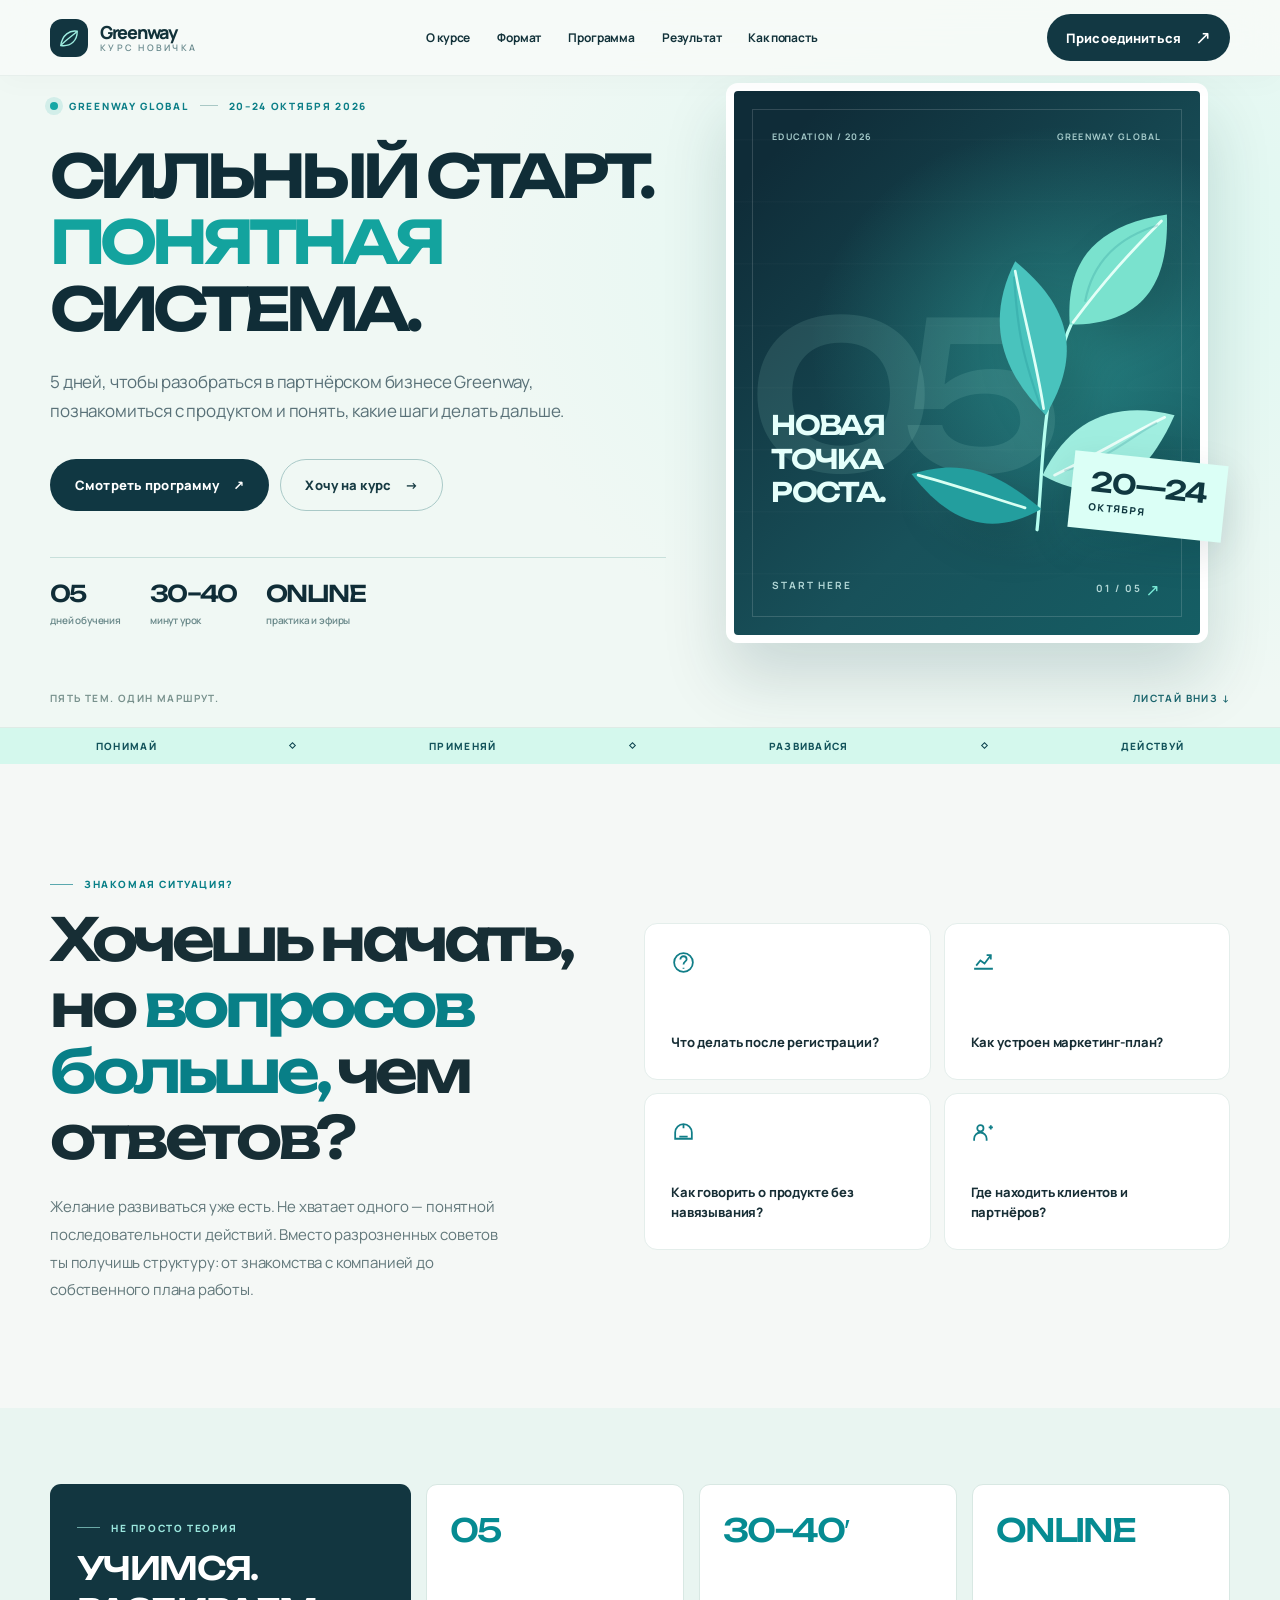
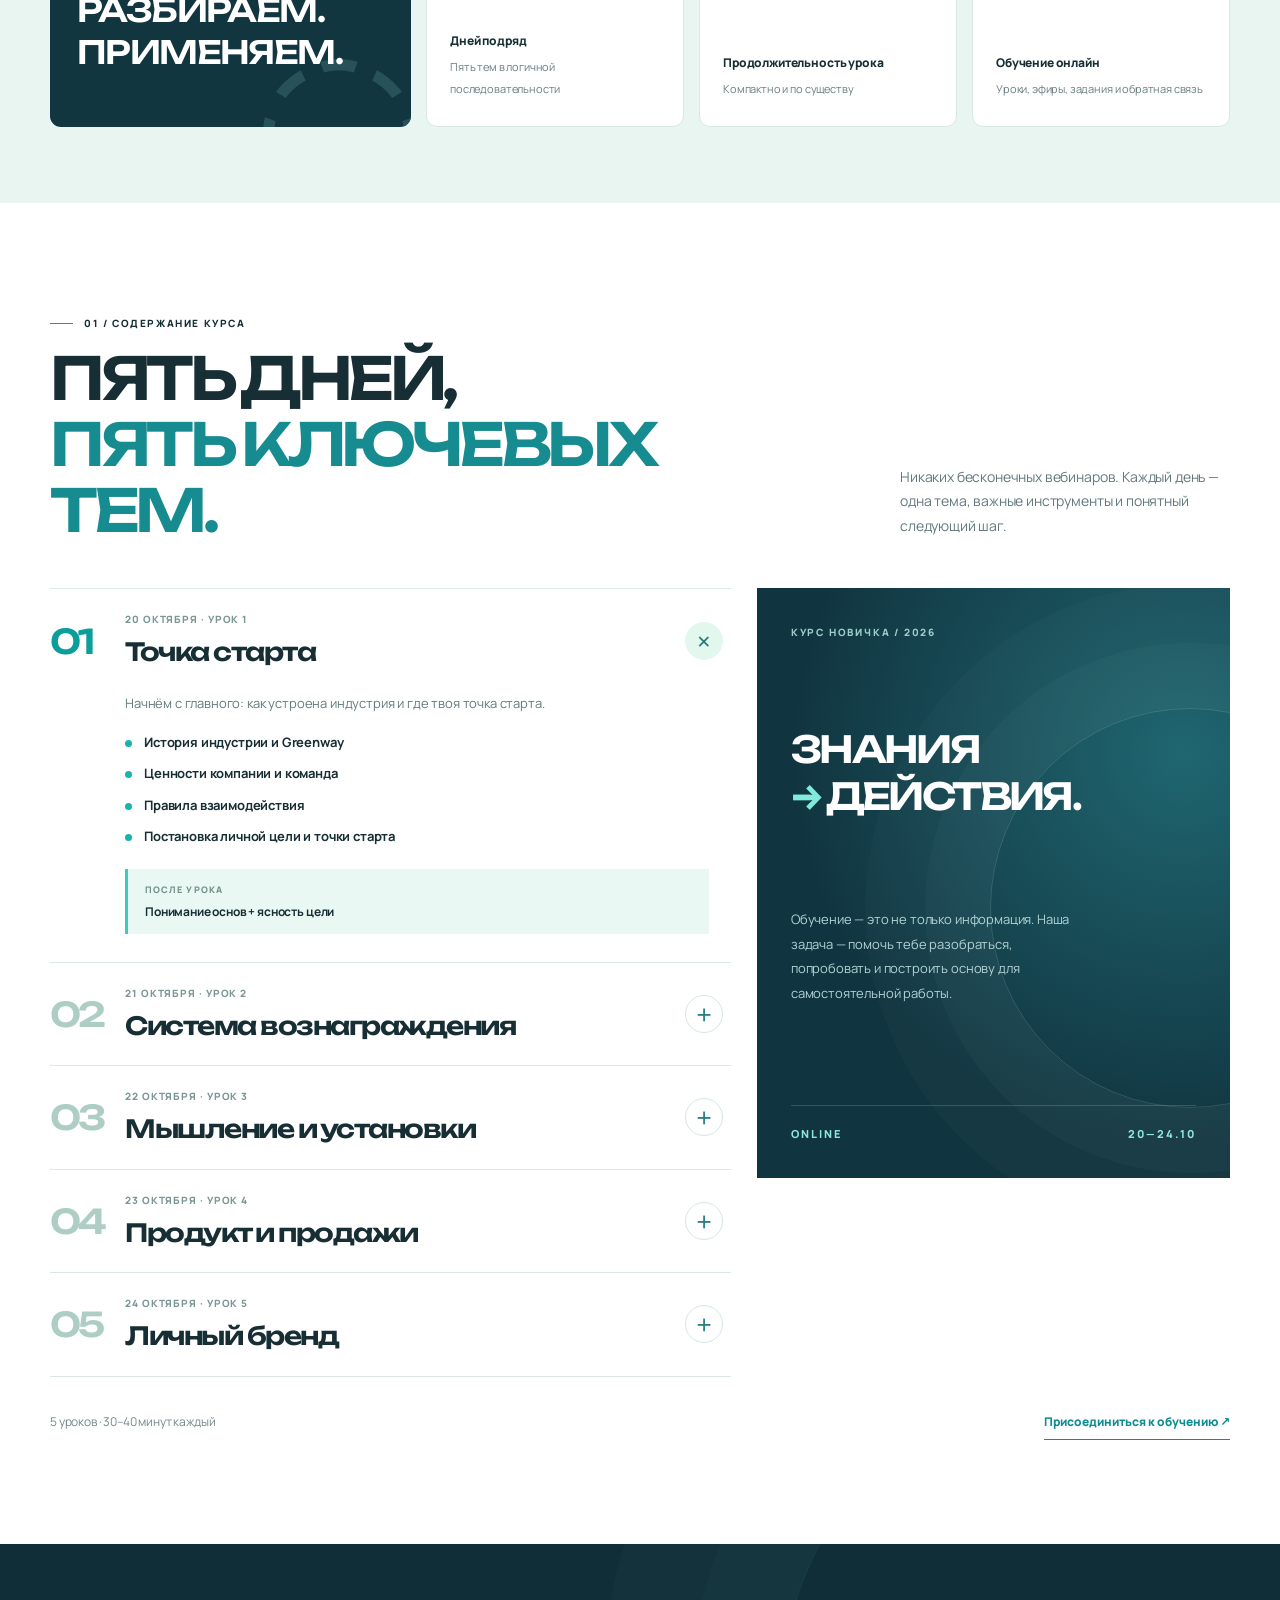
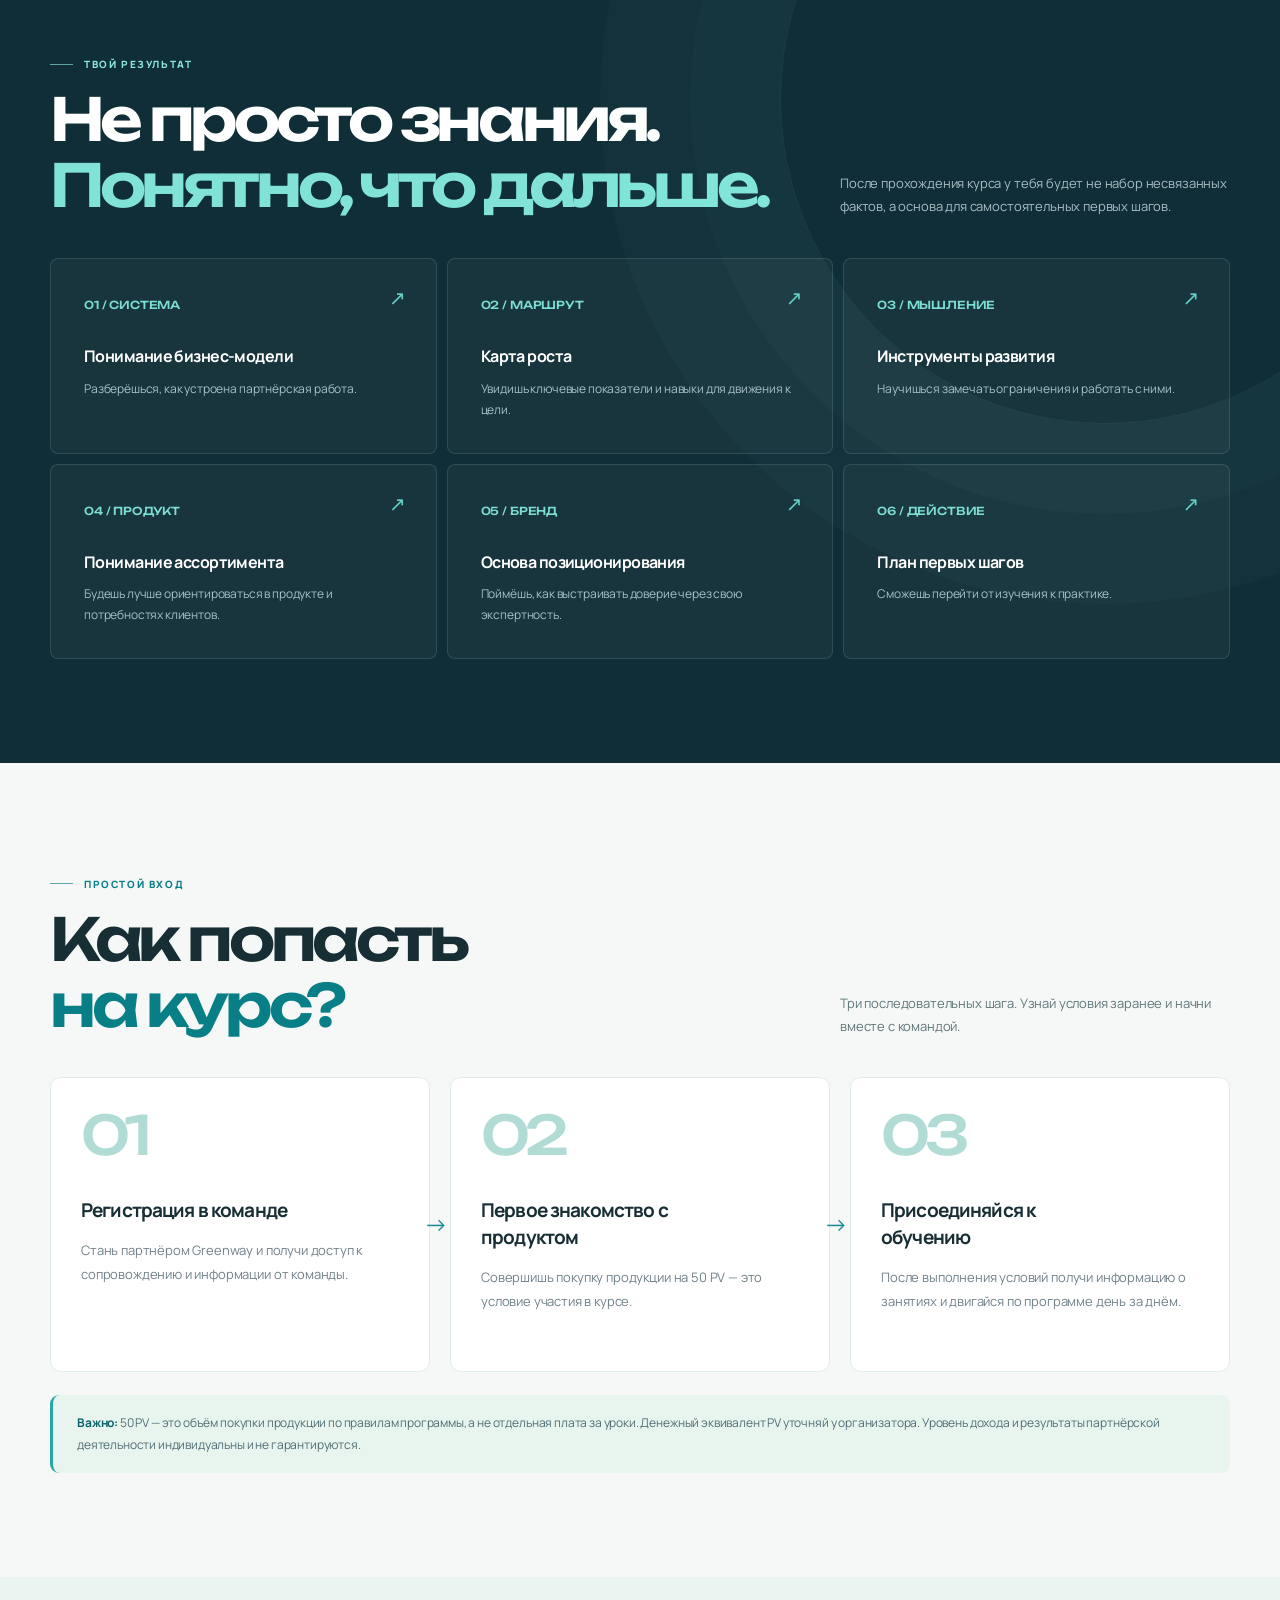
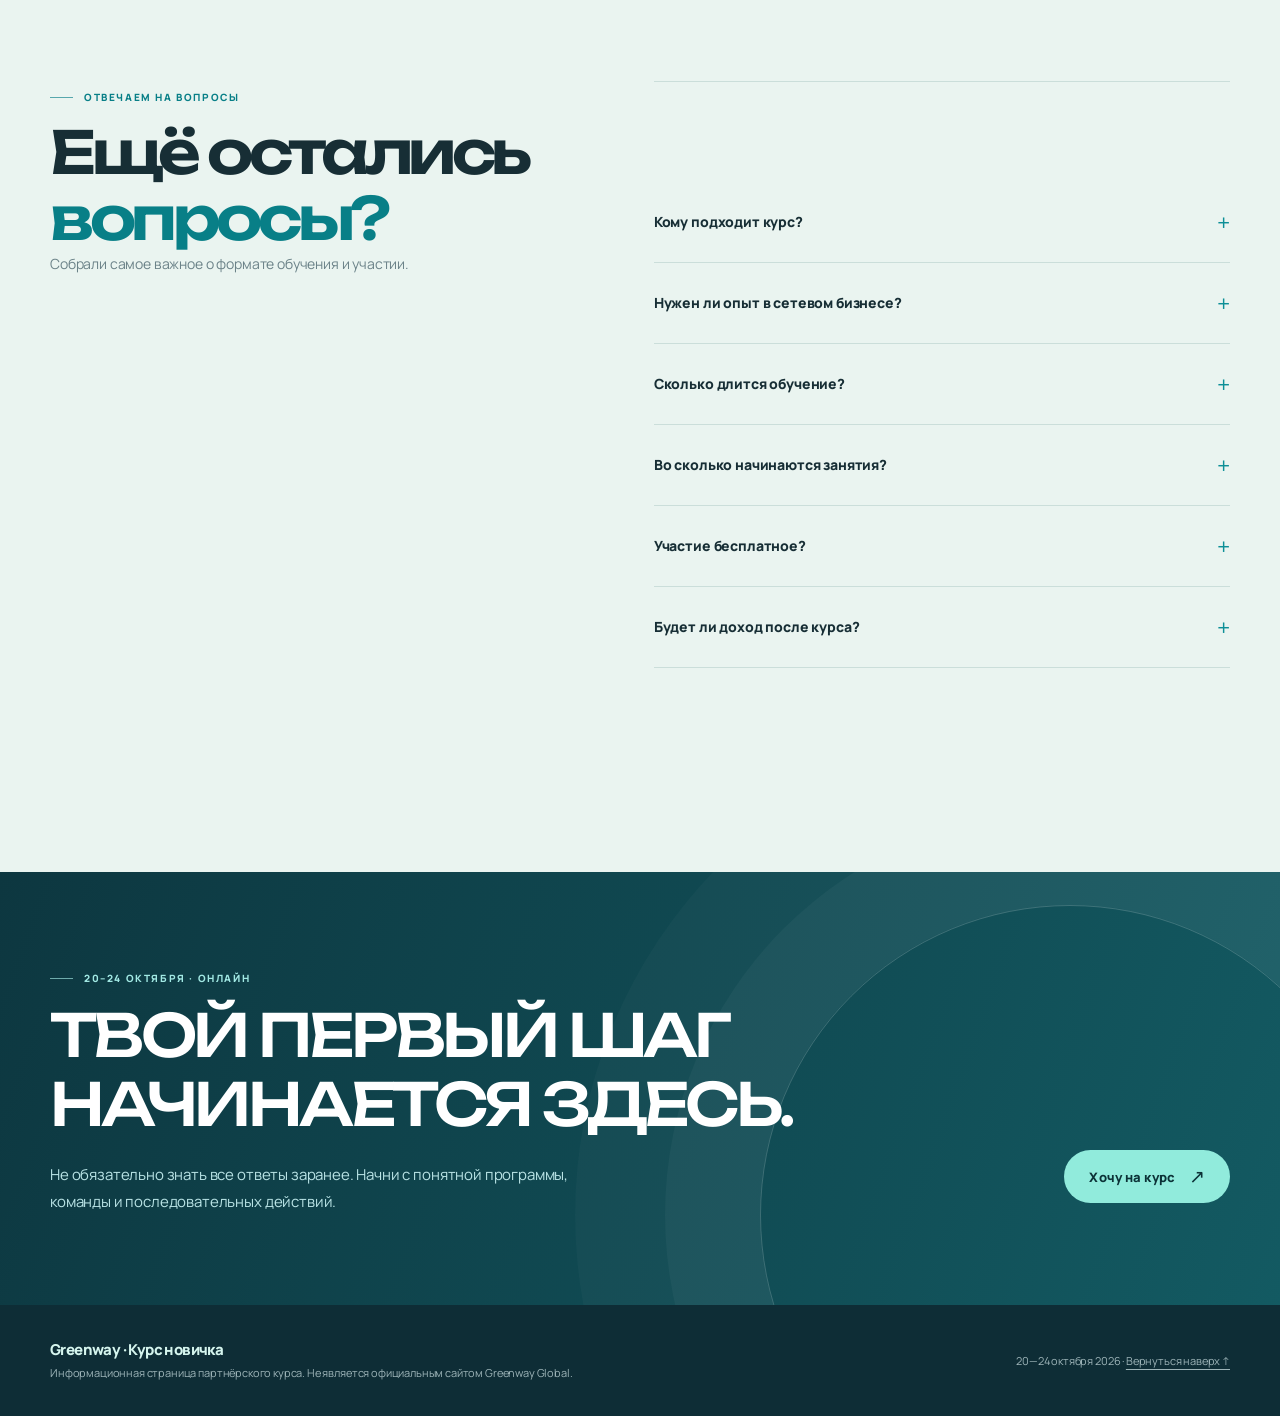
==== commit e1a935db: "fix: optimize hero typography to fit small iPhone screens" ====
--- a/newcomer-course-2026/index.html
+++ b/newcomer-course-2026/index.html
@@ -527,6 +527,11 @@
 }
 @media(prefers-reduced-motion:reduce){.reveal{opacity:1;transform:none}}
 
+
+/* Fine-tuned headline widths to avoid awkward wrapping on narrow iPhones */
+.v3-hero h1{font-size:clamp(38px,4.65vw,64px)}
+@media(max-width:760px){.v3-hero h1{font-size:clamp(29px,8vw,46px);letter-spacing:-.087em}}
+@media(max-width:360px){.v3-hero h1{font-size:28px}}
 </style>
 </head>
 <body>
